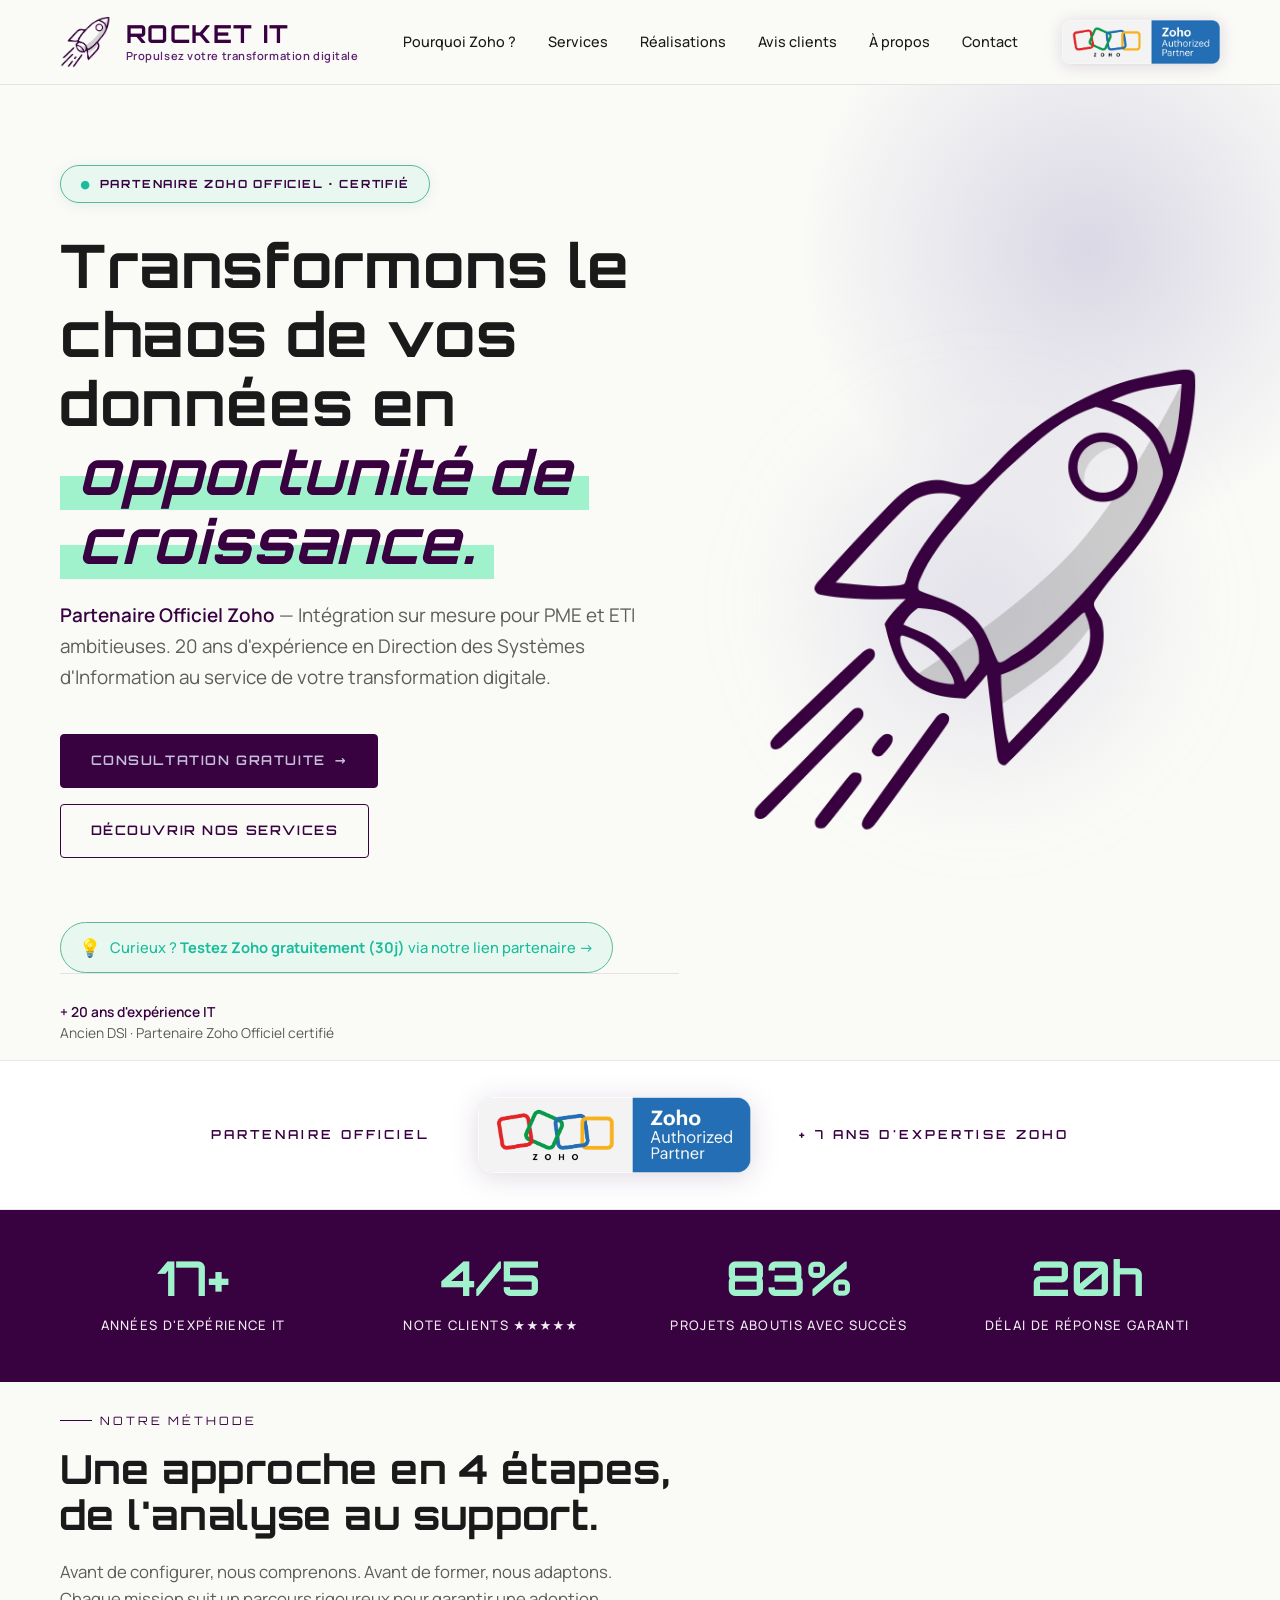
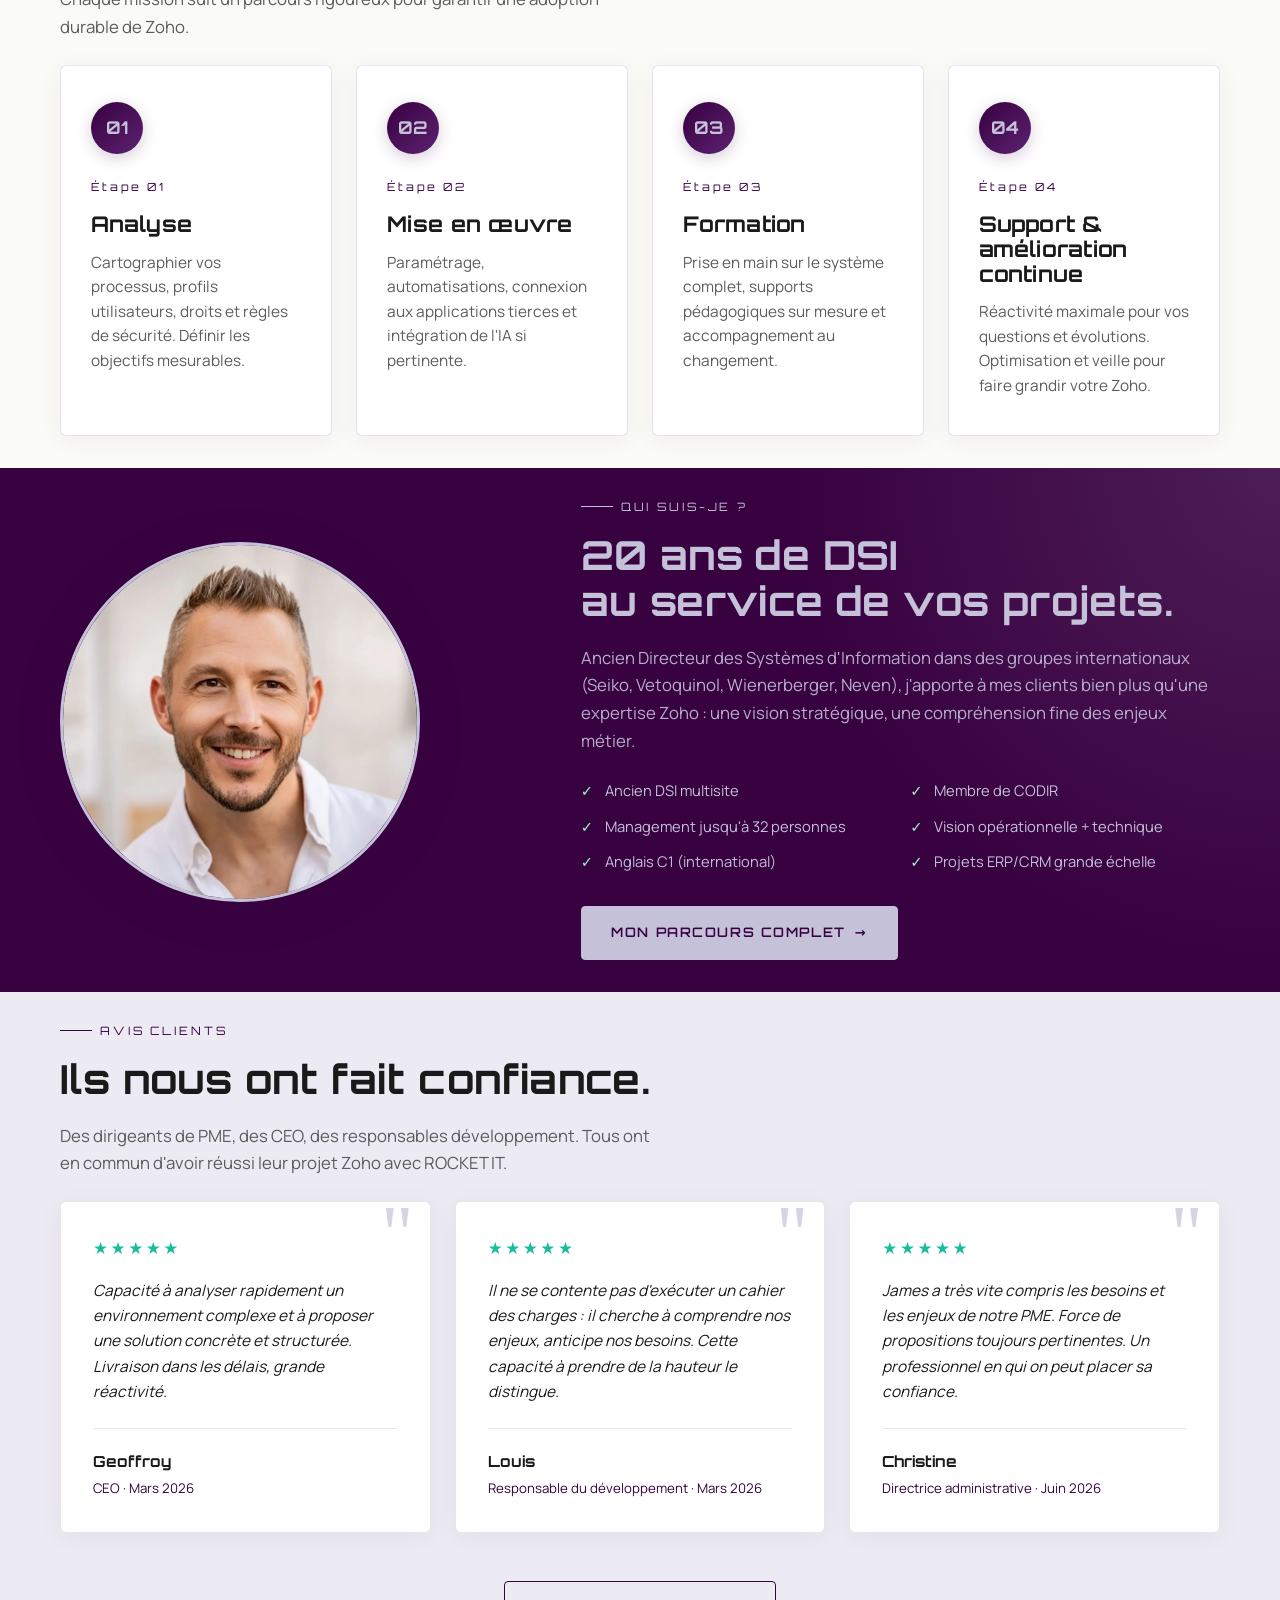
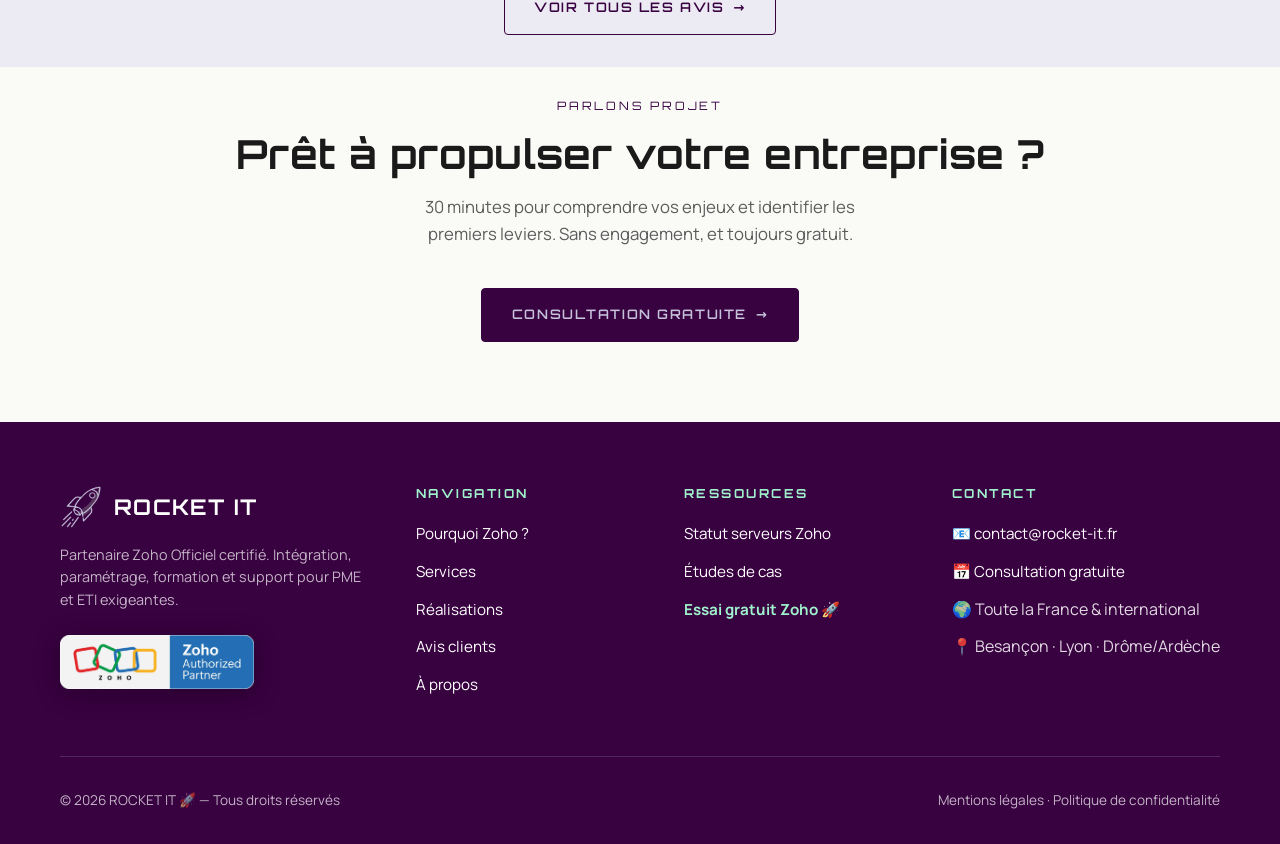
==== index.html @ 17a973d1 "Add files via upload" ====
<!DOCTYPE html>
<html lang="fr">
<head>
<meta charset="UTF-8">
<meta name="viewport" content="width=device-width, initial-scale=1.0">
<title>ROCKET IT — Partenaire Zoho Officiel Certifié | Intégrateur Zoho PME & ETI France</title>
<meta name="description" content="Partenaire Zoho Officiel Certifié à Besançon. Intégration sur mesure de Zoho One pour PME et ETI : CRM, comptabilité, RH, marketing. 20 ans d'expérience IT, ex-DSI. France et international.">
<meta name="keywords" content="partenaire zoho officiel, intégrateur zoho france, consultant zoho besançon, zoho one pme, expert zoho crm, rocket it, certifié zoho">
<meta name="author" content="James Cauliez, ROCKET IT">
<meta name="language" content="French">
<meta name="geo.region" content="FR-25">
<meta name="geo.placename" content="Besançon, France">
<meta name="robots" content="index, follow">
<link rel="canonical" href="https://www.rocket-it.fr/">

<!-- Open Graph (Facebook, LinkedIn) -->
<meta property="og:type" content="website">
<meta property="og:locale" content="fr_FR">
<meta property="og:site_name" content="ROCKET IT">
<meta property="og:url" content="https://www.rocket-it.fr/">
<meta property="og:title" content="ROCKET IT — Partenaire Zoho Officiel Certifié">
<meta property="og:description" content="Intégration sur mesure de Zoho One pour PME et ETI exigeantes. 20 ans d'expérience IT, certifié partenaire Zoho.">
<meta property="og:image" content="https://www.rocket-it.fr/assets/og-rocket-it.jpg">
<meta property="og:image:width" content="1200">
<meta property="og:image:height" content="630">
<meta property="og:image:alt" content="ROCKET IT — Partenaire Zoho Officiel Certifié">

<!-- Twitter Card -->
<meta name="twitter:card" content="summary_large_image">
<meta name="twitter:title" content="ROCKET IT — Partenaire Zoho Officiel Certifié">
<meta name="twitter:description" content="Intégration sur mesure de Zoho One pour PME et ETI exigeantes. 20 ans d'expérience IT, certifié partenaire Zoho.">
<meta name="twitter:image" content="https://www.rocket-it.fr/assets/og-rocket-it.jpg">

<link rel="icon" type="image/x-icon" href="/favicon.ico?v=2">
<link rel="icon" type="image/png" sizes="32x32" href="assets/favicon-32x32.png?v=2">
<link rel="icon" type="image/png" sizes="16x16" href="assets/favicon-16x16.png?v=2">
<link rel="icon" type="image/png" sizes="192x192" href="assets/favicon-192x192.png?v=2">
<link rel="icon" type="image/png" sizes="512x512" href="assets/favicon-512x512.png?v=2">
<link rel="apple-touch-icon" sizes="180x180" href="assets/apple-touch-icon.png?v=2">
<meta name="theme-color" content="#380140">
<link rel="preconnect" href="https://fonts.googleapis.com">
<link rel="preconnect" href="https://fonts.gstatic.com" crossorigin>
<link href="https://fonts.googleapis.com/css2?family=Orbitron:wght@500;600;700&family=Manrope:wght@300;400;500;600;700&display=swap" rel="stylesheet">
<link rel="stylesheet" href="css/style.css">

<script type="application/ld+json">
{
  "@context": "https://schema.org",
  "@graph": [
    {
      "@type": ["Organization", "ProfessionalService", "LocalBusiness"],
      "@id": "https://www.rocket-it.fr/#organization",
      "name": "ROCKET IT",
      "legalName": "SASU ROCKET IT",
      "alternateName": "Rocket It",
      "description": "Partenaire Zoho Officiel Certifié à Besançon. Intégration sur mesure de Zoho One pour PME et ETI : CRM, comptabilité, RH, marketing, IA. 20 ans d'expérience IT.",
      "url": "https://www.rocket-it.fr/",
      "logo": {
        "@type": "ImageObject",
        "url": "https://www.rocket-it.fr/assets/fusee-violet.webp",
        "width": 512,
        "height": 512
      },
      "image": "https://www.rocket-it.fr/assets/og-rocket-it.jpg",
      "telephone": "",
      "email": "contact@rocket-it.fr",
      "foundingDate": "2024",
      "founder": {
        "@type": "Person",
        "name": "James Cauliez",
        "jobTitle": "Président, Fondateur",
        "alumniOf": ["Seiko", "Vetoquinol", "Wienerberger"]
      },
      "address": {
        "@type": "PostalAddress",
        "addressLocality": "Besançon",
        "postalCode": "25000",
        "addressRegion": "Bourgogne-Franche-Comté",
        "addressCountry": "FR"
      },
      "geo": {
        "@type": "GeoCoordinates",
        "latitude": 47.2380,
        "longitude": 6.0243
      },
      "areaServed": [
        {"@type": "Country", "name": "France"},
        {"@type": "City", "name": "Besançon"},
        {"@type": "City", "name": "Lyon"},
        {"@type": "City", "name": "Paris"},
        {"@type": "AdministrativeArea", "name": "Drôme"},
        {"@type": "AdministrativeArea", "name": "Ardèche"},
        {"@type": "AdministrativeArea", "name": "Bourgogne-Franche-Comté"},
        {"@type": "AdministrativeArea", "name": "Auvergne-Rhône-Alpes"},
        {"@type": "AdministrativeArea", "name": "Île-de-France"}
      ],
      "knowsAbout": [
        "Zoho One", "Zoho CRM", "Zoho Books", "Zoho Recruit", "Zoho Creator",
        "Zoho Desk", "Zoho SalesIQ", "Zoho Flow", "Zoho Analytics", "Zoho Mail",
        "Deluge", "Blueprint", "Canvas", "Workflow", "API REST",
        "Intelligence Artificielle", "Zia AI", "Claude AI", "ChatGPT", "MCP",
        "Transformation digitale", "CRM", "ERP", "Direction des Systèmes d'Information",
        "Intégration logicielle", "Automatisation", "RGPD"
      ],
      "slogan": "Propulsez votre transformation digitale",
      "vatID": "FR68941205213",
      "taxID": "941205213",
      "naics": "541512",
      "identifier": "941205213",
      "hasCredential": [
        {
          "@type": "EducationalOccupationalCredential",
          "credentialCategory": "certification",
          "name": "Zoho Authorized Partner",
          "recognizedBy": {
            "@type": "Organization",
            "name": "Zoho Corporation"
          }
        }
      ],
      "sameAs": [
        "https://www.linkedin.com/in/jamescauliez",
        "https://www.malt.fr/profile/jamescauliez"
      ],
      "aggregateRating": {
        "@type": "AggregateRating",
        "ratingValue": "5.0",
        "bestRating": "5",
        "worstRating": "1",
        "reviewCount": "8"
      },
      "openingHoursSpecification": [
        {
          "@type": "OpeningHoursSpecification",
          "dayOfWeek": ["Monday", "Tuesday", "Wednesday", "Thursday", "Friday"],
          "opens": "09:00",
          "closes": "18:00"
        }
      ],
      "priceRange": "€€"
    },
    {
      "@type": "WebSite",
      "@id": "https://www.rocket-it.fr/#website",
      "url": "https://www.rocket-it.fr/",
      "name": "ROCKET IT",
      "description": "Partenaire Zoho Officiel Certifié pour PME et ETI",
      "publisher": {"@id": "https://www.rocket-it.fr/#organization"},
      "inLanguage": "fr-FR"
    },
    {
      "@type": "Service",
      "name": "Intégration Zoho One",
      "provider": {"@id": "https://www.rocket-it.fr/#organization"},
      "serviceType": "Intégration logicielle",
      "description": "Intégration complète de Zoho One pour PME et ETI : audit, paramétrage, formation, support.",
      "areaServed": "France",
      "hasOfferCatalog": {
        "@type": "OfferCatalog",
        "name": "Services Zoho",
        "itemListElement": [
          {"@type": "Offer", "itemOffered": {"@type": "Service", "name": "Audit des processus métier"}},
          {"@type": "Offer", "itemOffered": {"@type": "Service", "name": "Paramétrage Zoho CRM"}},
          {"@type": "Offer", "itemOffered": {"@type": "Service", "name": "Intégration applications tierces"}},
          {"@type": "Offer", "itemOffered": {"@type": "Service", "name": "Intégration IA (Zia, Claude, MCP)"}},
          {"@type": "Offer", "itemOffered": {"@type": "Service", "name": "Formation utilisateurs Zoho"}},
          {"@type": "Offer", "itemOffered": {"@type": "Service", "name": "Support et amélioration continue"}}
        ]
      }
    }
  ]
}
</script>
</head>
<body>

<header class="site-header">
  <div class="container">
    <nav class="nav" aria-label="Navigation principale">
      <a href="index.html" class="logo">
        <img src="assets/fusee-violet.webp" alt="" class="logo-icon">
        <div class="logo-text">
          <span class="logo-name">ROCKET&nbsp;IT</span>
          <span class="logo-tagline">Propulsez votre transformation digitale</span>
        </div>
      </a>
      <ul class="nav-links">
        <li><a href="pourquoi-zoho.html">Pourquoi Zoho ?</a></li>
        <li><a href="services.html">Services</a></li>
        <li><a href="realisations.html">Réalisations</a></li>
        <li><a href="avis.html">Avis clients</a></li>
        <li><a href="a-propos.html">À propos</a></li>
        <li><a href="contact.html">Contact</a></li>
      </ul>
      <div class="zoho-badge-wrapper"><img src="assets/zoho-authorized-partner-horizontal.webp" alt="ROCKET IT - Partenaire Zoho Officiel Certifié (Authorized Partner)"></div>
      <button class="burger" aria-label="Menu" aria-expanded="false"><span></span><span></span><span></span></button>
    </nav>
  </div>
</header>

<main>

  <!-- HERO -->
  <section class="hero">
    <div class="container">
      <div class="hero-grid">
        <div>
          <div class="hero-eyebrow"><span>Partenaire Zoho Officiel · Certifié</span></div>
          <h1>Transformons le chaos de vos données en <span class="accent">opportunité de croissance.</span></h1>
          <p class="hero-lead"><strong>Partenaire Officiel Zoho</strong> — Intégration sur mesure pour PME et ETI ambitieuses. 20 ans d'expérience en Direction des Systèmes d'Information au service de votre transformation digitale.</p>
          <div class="hero-cta-group">
            <a href="contact.html" class="btn btn-primary btn-arrow">Consultation gratuite</a>
            <a href="services.html" class="btn btn-secondary">Découvrir nos services</a>
          </div>
          <a href="https://store.zoho.eu/ResellerCustomerSignUp.do?id=23485ec546ddc9b73a7d4bac2358c5e1&amp;locale=fr" target="_blank" rel="noopener noreferrer" class="hero-partner-link">
            <span class="partner-link-icon">💡</span>
            <span>Curieux ? <strong>Testez Zoho gratuitement (30j)</strong> via notre lien partenaire →</span>
          </a>
          <div class="hero-trust">
            <span class="hero-trust-text"><strong>+ 20 ans d'expérience IT</strong><br>Ancien DSI · Partenaire Zoho Officiel certifié</span>
          </div>
        </div>
        <div class="hero-visual"><img src="assets/fusee-violet.webp" alt=""></div>
      </div>
    </div>
  </section>

  <!-- PARTNER STRIP -->
  <section class="partner-strip">
    <div class="container">
      <div class="partner-strip-inner">
        <span class="partner-strip-label">Partenaire officiel</span>
        <div class="partner-strip-badge"><img src="assets/zoho-authorized-partner-horizontal.webp" alt="ROCKET IT - Partenaire Zoho Officiel Certifié (Authorized Partner)"></div>
        <span class="partner-strip-label">+ 7 ans d'expertise Zoho</span>
      </div>
    </div>
  </section>

  <!-- STATS -->
  <section class="stats">
    <div class="container">
      <div class="stats-grid">
        <div><span class="stat-number" data-target="20" data-suffix="+">0</span><span class="stat-label">Années d'expérience IT</span></div>
        <div><span class="stat-number" data-target="5" data-suffix="/5">0</span><span class="stat-label">Note clients ★★★★★</span></div>
        <div><span class="stat-number" data-target="100" data-suffix="%">0</span><span class="stat-label">Projets aboutis avec succès</span></div>
        <div><span class="stat-number" data-target="24" data-suffix="h">0</span><span class="stat-label">Délai de réponse garanti</span></div>
      </div>
    </div>
  </section>

  <!-- SERVICES -->
  <section class="section">
    <div class="container">
      <span class="section-label">Notre méthode</span>
      <h2 style="margin-bottom:1.25rem;">Une approche en 4 étapes,<br>de l'analyse au support.</h2>
      <p class="section-intro">Avant de configurer, nous comprenons. Avant de former, nous adaptons. Chaque mission suit un parcours rigoureux pour garantir une adoption durable de Zoho.</p>
      <div class="cards-grid">
        <a href="services.html#analyse" class="card"><div class="card-icon">01</div><div class="card-num">Étape 01</div><h3>Analyse</h3><p>Cartographier vos processus, profils utilisateurs, droits et règles de sécurité. Définir les objectifs mesurables.</p></a>
        <a href="services.html#parametrage" class="card"><div class="card-icon">02</div><div class="card-num">Étape 02</div><h3>Mise en œuvre</h3><p>Paramétrage, automatisations, connexion aux applications tierces et intégration de l'IA si pertinente.</p></a>
        <a href="services.html#formation" class="card"><div class="card-icon">03</div><div class="card-num">Étape 03</div><h3>Formation</h3><p>Prise en main sur le système complet, supports pédagogiques sur mesure et accompagnement au changement.</p></a>
        <a href="services.html#support" class="card"><div class="card-icon">04</div><div class="card-num">Étape 04</div><h3>Support &amp; amélioration continue</h3><p>Réactivité maximale pour vos questions et évolutions. Optimisation et veille pour faire grandir votre Zoho.</p></a>
      </div>
    </div>
  </section>

  <!-- ABOUT TEASER -->
  <section class="section about-teaser">
    <div class="container">
      <div class="about-grid">
        <div class="about-photo"><img src="assets/james-portrait.webp" alt="James Cauliez, fondateur ROCKET IT, expert Zoho"></div>
        <div>
          <span class="section-label">Qui suis-je ?</span>
          <h2>20 ans de DSI<br>au service de vos projets.</h2>
          <p class="about-lead">Ancien Directeur des Systèmes d'Information dans des groupes internationaux (Seiko, Vetoquinol, Wienerberger, Neven), j'apporte à mes clients bien plus qu'une expertise Zoho : une vision stratégique, une compréhension fine des enjeux métier.</p>
          <ul class="about-points">
            <li>Ancien DSI multisite</li><li>Membre de CODIR</li>
            <li>Management jusqu'à 32 personnes</li><li>Vision opérationnelle + technique</li>
            <li>Anglais C1 (international)</li><li>Projets ERP/CRM grande échelle</li>
          </ul>
          <a href="a-propos.html" class="btn btn-primary btn-arrow">Mon parcours complet</a>
        </div>
      </div>
    </div>
  </section>

  <!-- TESTIMONIALS -->
  <section class="section section-alt">
    <div class="container">
      <span class="section-label">Avis clients</span>
      <h2 style="margin-bottom:1.25rem;">Ils nous ont fait confiance.</h2>
      <p class="section-intro">Des dirigeants de PME, des CEO, des responsables développement. Tous ont en commun d'avoir réussi leur projet Zoho avec ROCKET&nbsp;IT.</p>
      <div class="testimonials-grid">
        <article class="testimonial"><div class="stars">★★★★★</div><p class="testimonial-text">Capacité à analyser rapidement un environnement complexe et à proposer une solution concrète et structurée. Livraison dans les délais, grande réactivité.</p><div class="testimonial-author"><div class="testimonial-name">Geoffroy</div><div class="testimonial-role">CEO · Mars 2026</div></div></article>
        <article class="testimonial"><div class="stars">★★★★★</div><p class="testimonial-text">Il ne se contente pas d'exécuter un cahier des charges : il cherche à comprendre nos enjeux, anticipe nos besoins. Cette capacité à prendre de la hauteur le distingue.</p><div class="testimonial-author"><div class="testimonial-name">Louis</div><div class="testimonial-role">Responsable du développement · Mars 2026</div></div></article>
        <article class="testimonial"><div class="stars">★★★★★</div><p class="testimonial-text">James a très vite compris les besoins et les enjeux de notre PME. Force de propositions toujours pertinentes. Un professionnel en qui on peut placer sa confiance.</p><div class="testimonial-author"><div class="testimonial-name">Christine</div><div class="testimonial-role">Directrice administrative · Juin 2026</div></div></article>
      </div>
      <div style="text-align:center; margin-top:3rem;">
        <a href="avis.html" class="btn btn-secondary btn-arrow">Voir tous les avis</a>
      </div>
    </div>
  </section>

  <!-- CTA FINAL -->
  <section class="cta-section">
    <div class="container">
      <span class="section-label" style="padding-left:0;">Parlons projet</span>
      <h2>Prêt à propulser votre entreprise ?</h2>
      <p>30 minutes pour comprendre vos enjeux et identifier les premiers leviers. Sans engagement, et toujours gratuit.</p>
      <a href="contact.html" class="btn btn-primary btn-arrow">Consultation gratuite</a>
    </div>
  </section>

</main>

<footer class="site-footer">
  <div class="container">
    <div class="footer-grid">
      <div>
        <div class="footer-brand-logo"><img src="assets/fusee-lavande.webp" alt=""><span>ROCKET&nbsp;IT</span></div>
        <p class="footer-brand-text">Partenaire Zoho Officiel certifié. Intégration, paramétrage, formation et support pour PME et ETI exigeantes.</p>
        <div class="footer-zoho-badge"><img src="assets/zoho-authorized-partner-horizontal.webp" alt="ROCKET IT - Partenaire Zoho Officiel Certifié (Authorized Partner)"></div>
      </div>
      <div class="footer-col"><h4>Navigation</h4><ul><li><a href="pourquoi-zoho.html">Pourquoi Zoho ?</a></li><li><a href="services.html">Services</a></li><li><a href="realisations.html">Réalisations</a></li><li><a href="avis.html">Avis clients</a></li><li><a href="a-propos.html">À propos</a></li></ul></div>
      <div class="footer-col"><h4>Ressources</h4><ul><li><a href="statut-zoho.html">Statut serveurs Zoho</a></li><li><a href="realisations.html">Études de cas</a></li><li><a href="https://store.zoho.eu/ResellerCustomerSignUp.do?id=23485ec546ddc9b73a7d4bac2358c5e1&amp;locale=fr" target="_blank" rel="noopener noreferrer" class="footer-trial-mini">Essai gratuit Zoho 🚀</a></li></ul></div>
      <div class="footer-col"><h4>Contact</h4><ul><li><a href="mailto:contact@rocket-it.fr">📧 contact@rocket-it.fr</a></li><li><a href="contact.html">📅 Consultation gratuite</a></li><li class="contact-bases">🌍 Toute la France &amp; international</li><li class="contact-bases">📍 Besançon · Lyon · Drôme/Ardèche</li></ul></div>
    </div>
    <div class="footer-bottom">
      <span>© <span id="year">2026</span> ROCKET&nbsp;IT 🚀 — Tous droits réservés</span>
      <span class="footer-legal-links"><a href="mentions-legales.html">Mentions légales</a> · <a href="politique-confidentialite.html">Politique de confidentialité</a></span>
    </div>
  </div>
</footer>

<script src="js/main.js"></script>
</body>
</html>
---- css/style.css ----
/* =============================================================
   ROCKET IT — Site stylesheet
   Variante E · Lavande Douce
   ============================================================= */

*, *::before, *::after { box-sizing: border-box; margin: 0; padding: 0; }
html { scroll-behavior: smooth; -webkit-font-smoothing: antialiased; -moz-osx-font-smoothing: grayscale; }

:root {
  --bg: #FAFAF7; --bg-soft: #F2EFF5; --bg-lavande: #ECEAF3; --bg-card: #FFFFFF; --bg-dark: #380140;
  --violet: #380140; --violet-soft: #5C2270; --lavande: #C4C1D9; --lavande-dark: #9B97B7;
  --mint: #A0F2CC; --mint-bg: #E8F8F0; --mint-dark: #5DB89A; --mint-darker: #1ABC9C;
  --text: #1A1A1A; --text-muted: #5C5C5C; --text-light: #8A8A8A;
  --border: rgba(56,1,64,0.1); --border-lavande: rgba(196,193,217,0.6); --border-mint: rgba(93,184,154,0.3);
  --font-display: 'Orbitron', system-ui, sans-serif; --font-body: 'Manrope', system-ui, sans-serif;
  --shadow-card: 0 4px 24px rgba(56,1,64,0.05); --shadow-card-hover: 0 12px 40px rgba(56,1,64,0.1); --shadow-violet: 0 8px 40px rgba(56,1,64,0.25);
  --ease: cubic-bezier(0.4, 0, 0.2, 1); --container: 1240px;
}

body { font-family: var(--font-body); color: var(--text); background: var(--bg); line-height: 1.65; overflow-x: hidden; }
h1, h2, h3, h4 { font-family: var(--font-display); font-weight: 700; line-height: 1.15; color: var(--text); letter-spacing: 0.01em; }
h1 { font-size: clamp(2.25rem, 5vw, 3.75rem); }
h2 { font-size: clamp(1.75rem, 3.4vw, 2.5rem); }
h3 { font-size: clamp(1.15rem, 2vw, 1.4rem); }
a { color: var(--violet); text-decoration: none; transition: color 0.2s var(--ease); }
a:hover { color: var(--violet-soft); }
.container { max-width: var(--container); margin: 0 auto; padding: 0 clamp(1.25rem, 4vw, 2.5rem); }

/* HEADER */
.site-header { position: sticky; top: 0; z-index: 100; background: rgba(250,250,247,0.95); backdrop-filter: blur(14px); -webkit-backdrop-filter: blur(14px); border-bottom: 1px solid var(--border); }
.nav { display: flex; align-items: center; justify-content: space-between; padding: 1rem 0; gap: 2rem; }
.logo { display: flex; align-items: center; gap: 0.85rem; text-decoration: none; }
.logo-icon { height: 52px; width: auto; display: block; }
.logo-text { display: flex; flex-direction: column; line-height: 1; }
.logo-name { font-family: var(--font-display); font-weight: 700; font-size: 1.55rem; letter-spacing: 0.06em; color: var(--violet); }
.logo-tagline { font-family: var(--font-body); font-size: 0.7rem; font-weight: 600; color: var(--violet-soft); letter-spacing: 0.05em; margin-top: 0.2rem; }
.nav-links { display: flex; gap: 2rem; list-style: none; align-items: center; }
.nav-links a { color: var(--text); font-size: 0.9rem; font-weight: 500; padding: 0.4rem 0; border-bottom: 1px solid transparent; transition: all 0.3s var(--ease); }
.nav-links a:hover, .nav-links a.active { color: var(--violet); border-bottom-color: var(--violet); }
.zoho-badge-wrapper { display: flex; align-items: center; }
.zoho-badge-wrapper img { height: 44px; display: block; filter: drop-shadow(0 2px 8px rgba(56,1,64,0.15)); }
.burger { display: none; background: none; border: none; cursor: pointer; padding: 0.5rem; width: 44px; height: 44px; flex-direction: column; justify-content: center; align-items: center; gap: 5px; }
.burger span { display: block; width: 26px; height: 2px; background: var(--violet); transition: all 0.3s var(--ease); }
.burger.active span:nth-child(1) { transform: translateY(7px) rotate(45deg); }
.burger.active span:nth-child(2) { opacity: 0; }
.burger.active span:nth-child(3) { transform: translateY(-7px) rotate(-45deg); }

/* BUTTONS */
.btn { display: inline-flex; align-items: center; gap: 0.55rem; padding: 0.95rem 1.85rem; font-family: var(--font-display); font-size: 0.82rem; font-weight: 600; letter-spacing: 0.12em; text-transform: uppercase; border-radius: 4px; cursor: pointer; transition: all 0.3s var(--ease); border: 1px solid transparent; text-decoration: none; white-space: nowrap; }
.btn-primary { background: var(--violet); color: var(--lavande); border-color: var(--violet); }
.btn-primary:hover { background: var(--violet-soft); border-color: var(--violet-soft); transform: translateY(-2px); box-shadow: var(--shadow-violet); color: #fff; }
.btn-secondary { background: transparent; color: var(--violet); border-color: var(--violet); }
.btn-secondary:hover { background: var(--violet); color: var(--lavande); }
.btn-arrow::after { content: '→'; transition: transform 0.3s var(--ease); }
.btn-arrow:hover::after { transform: translateX(4px); }

/* HERO */
.hero { position: relative; padding: 5rem 0 1rem; overflow: hidden; }
.hero::before { content: ''; position: absolute; top: -20%; right: -10%; width: 50vw; height: 80vh; background: radial-gradient(circle, rgba(196,193,217,0.6) 0%, transparent 60%); pointer-events: none; }
.hero-grid { display: grid; grid-template-columns: 1.3fr 1fr; gap: 4rem; align-items: center; position: relative; z-index: 1; }
.hero-eyebrow { display: inline-flex; align-items: center; gap: 0.6rem; padding: 0.55rem 1.2rem; background: var(--mint-bg); border: 1px solid var(--mint-dark); border-radius: 100px; margin-bottom: 1.75rem; box-shadow: 0 2px 12px rgba(93,184,154,0.15); }
.hero-eyebrow::before { content: '●'; color: var(--mint-darker); font-size: 0.7rem; animation: pulse 2s ease-in-out infinite; }
@keyframes pulse { 0%,100% { opacity: 1; } 50% { opacity: 0.4; } }
.hero-eyebrow span { font-family: var(--font-display); font-size: 0.7rem; letter-spacing: 0.16em; text-transform: uppercase; color: var(--violet); font-weight: 700; }
.hero h1 { margin-bottom: 1.5rem; }
.hero h1 .accent { color: var(--violet); font-style: italic; font-weight: 700; background: linear-gradient(180deg, transparent 55%, var(--mint) 55%); padding: 0 0.3em; -webkit-box-decoration-break: clone; box-decoration-break: clone; }
.hero-lead { font-size: 1.18rem; color: var(--text-muted); margin-bottom: 2.5rem; max-width: 52ch; }
.hero-lead strong { color: var(--violet); font-weight: 600; }
.hero-cta-group { display: flex; gap: 1rem; flex-wrap: wrap; margin-bottom: 2.5rem; }
.hero-trust { padding-top: 1.75rem; border-top: 1px solid var(--border); display: flex; align-items: center; gap: 1.25rem; }
.hero-trust-text { font-size: 0.86rem; color: var(--text-muted); line-height: 1.5; }
.hero-trust-text strong { color: var(--violet); font-weight: 600; }
.hero-visual { position: relative; max-width: 480px; margin-left: auto; aspect-ratio: 1; }
.hero-visual::before { content: ''; position: absolute; inset: 0; background: radial-gradient(circle, rgba(196,193,217,0.5) 0%, transparent 65%); filter: blur(40px); }
.hero-visual img { position: relative; z-index: 1; width: 100%; height: 100%; object-fit: contain; animation: float 7s ease-in-out infinite; }
@keyframes float { 0%,100% { transform: translateY(0); } 50% { transform: translateY(-18px); } }

/* PARTNER STRIP */
.partner-strip { background: #fff; border-top: 1px solid var(--border); border-bottom: 1px solid var(--border); padding: 2.25rem 0; }
.partner-strip-inner { display: flex; align-items: center; justify-content: center; gap: 3rem; flex-wrap: wrap; }
.partner-strip-label { font-family: var(--font-display); font-size: 0.78rem; letter-spacing: 0.25em; text-transform: uppercase; color: var(--violet); font-weight: 600; }
.partner-strip-badge { display: inline-flex; align-items: center; }
.partner-strip-badge img { height: 76px; display: block; filter: drop-shadow(0 4px 14px rgba(56,1,64,0.15)); }

/* STATS */
.stats { background: var(--violet); color: var(--lavande); padding: 2.75rem 0; }
.stats-grid { display: grid; grid-template-columns: repeat(4, 1fr); gap: 2rem; text-align: center; }
.stat-number { font-family: var(--font-display); font-size: clamp(2.25rem, 4vw, 3rem); font-weight: 700; color: var(--mint); display: block; line-height: 1; margin-bottom: 0.6rem; }
.stat-label { font-size: 0.82rem; color: #fff; letter-spacing: 0.1em; text-transform: uppercase; font-weight: 500; opacity: 0.92; }

/* SECTIONS */
section.section { padding: clamp(3rem, 5vw, 5rem) 0; }

/* Compresser TOUTES les transitions vers une section.section ou .cta-section */
section + section.section,
section + section.cta-section {
  padding-top: 1.5rem;
}
/* Compresser le padding-bottom des .section qui précèdent une autre section */
section.section:has(+ section.section),
section.section:has(+ section.cta-section),
section.section:has(+ section.partner-trial-section) {
  padding-bottom: 2rem;
}
.section-alt { background: var(--bg-lavande); }
.section-soft { background: var(--bg-soft); }
.section-violet { background: var(--violet); color: var(--lavande); }
.section-violet h1, .section-violet h2, .section-violet h3 { color: var(--lavande); }
.section-label { font-family: var(--font-display); font-size: 0.72rem; letter-spacing: 0.25em; text-transform: uppercase; color: var(--violet); margin-bottom: 1rem; display: inline-block; position: relative; padding-left: 2.5rem; }
.section-label::before { content: ''; position: absolute; left: 0; top: 50%; width: 2rem; height: 1px; background: var(--violet); }
.section-violet .section-label { color: var(--lavande); }
.section-violet .section-label::before { background: var(--lavande); }
.section-intro { color: var(--text-muted); max-width: 60ch; font-size: 1.05rem; margin-bottom: 1.5rem; line-height: 1.65; }
.section-header { text-align: center; margin-bottom: 3.5rem; }
.section-header .section-label { padding-left: 0; }
.section-header .section-label::before { display: none; }
.cta-section .section-label::before,
.partner-trial-section .section-label::before { display: none; }
.cta-section .section-label,
.partner-trial-section .section-label { padding-left: 0; }
.section-header h2 { margin-bottom: 1rem; }
.section-header p { color: var(--text-muted); font-size: 1.05rem; max-width: 60ch; margin: 0 auto; }

/* CARDS */
.cards-grid { display: grid; grid-template-columns: repeat(auto-fit, minmax(250px, 1fr)); gap: 1.5rem; }
.card { display: block; text-decoration: none; color: inherit; background: var(--bg-card); padding: 2.25rem 1.85rem; border-radius: 6px; border: 1px solid var(--border); box-shadow: var(--shadow-card); transition: all 0.4s var(--ease); position: relative; }
.card:hover { transform: translateY(-6px); box-shadow: var(--shadow-card-hover); border-color: var(--border-lavande); }
a.card:hover { border-color: var(--mint-dark); }
a.card::after { content: '→'; position: absolute; bottom: 1.25rem; right: 1.5rem; color: var(--violet); font-weight: 700; font-size: 1.1rem; opacity: 0; transform: translateX(-4px); transition: all 0.3s var(--ease); }
a.card:hover::after { opacity: 1; transform: translateX(0); }
.card-icon { width: 52px; height: 52px; border-radius: 50%; background: linear-gradient(135deg, var(--violet), var(--violet-soft)); color: var(--lavande); display: flex; align-items: center; justify-content: center; font-family: var(--font-display); font-weight: 700; font-size: 1.1rem; margin-bottom: 1.5rem; box-shadow: 0 4px 16px rgba(56,1,64,0.2); }
.card-num { font-family: var(--font-display); font-size: 0.7rem; letter-spacing: 0.25em; color: var(--violet); margin-bottom: 1rem; }
.card h3 { font-size: 1.35rem; margin-bottom: 0.85rem; }
.card p { color: var(--text-muted); font-size: 0.96rem; line-height: 1.6; }

/* TESTIMONIALS */
.testimonials-grid { display: grid; grid-template-columns: repeat(auto-fit, minmax(310px, 1fr)); gap: 1.5rem; }
.testimonial { background: var(--bg-card); padding: 2rem; border-radius: 6px; border: 1px solid var(--border); box-shadow: var(--shadow-card); position: relative; }
.testimonial::before { content: '"'; position: absolute; top: -8px; right: 16px; font-family: Georgia, serif; font-size: 5rem; line-height: 1; color: var(--lavande); opacity: 0.7; }
.stars { color: var(--mint-darker); font-size: 1.05rem; letter-spacing: 0.15em; margin-bottom: 1rem; }
.testimonial-text { font-style: italic; color: var(--text); font-size: 0.96rem; margin-bottom: 1.5rem; }
.testimonial-author { padding-top: 1.25rem; border-top: 1px solid var(--border); }
.testimonial-name { font-family: var(--font-display); font-weight: 700; font-size: 0.95rem; color: var(--text); }
.testimonial-role { font-size: 0.83rem; color: var(--violet); margin-top: 0.2rem; }

/* ABOUT TEASER */
.about-teaser { background: var(--violet); color: var(--lavande); position: relative; overflow: hidden; }
.about-teaser::before { content: ''; position: absolute; top: 0; right: 0; width: 50%; height: 100%; background: radial-gradient(circle at right top, rgba(196,193,217,0.15) 0%, transparent 60%); pointer-events: none; }
.about-grid { display: grid; grid-template-columns: 1fr 1.4fr; gap: 4rem; align-items: center; position: relative; z-index: 1; }
.about-photo img { width: 100%; max-width: 360px; border-radius: 50%; border: 3px solid var(--lavande); box-shadow: var(--shadow-violet); }
.about-teaser h2 { color: var(--lavande); margin-bottom: 1.25rem; }
.about-teaser .section-label { color: var(--lavande); }
.about-teaser .section-label::before { background: var(--lavande); }
.about-lead { color: rgba(196,193,217,0.9); font-size: 1.05rem; line-height: 1.65; margin-bottom: 1.5rem; }
.about-points { list-style: none; margin: 0 0 2rem; display: grid; grid-template-columns: 1fr 1fr; gap: 0.7rem 1.25rem; }
.about-points li { position: relative; padding-left: 1.5rem; color: var(--lavande); font-size: 0.92rem; }
.about-points li::before { content: '✓'; position: absolute; left: 0; color: var(--mint); font-weight: 700; }
.about-teaser .btn-primary { background: var(--lavande); color: var(--violet); border-color: var(--lavande); }
.about-teaser .btn-primary:hover { background: #fff; border-color: #fff; }

/* PAGE HEADER */
.page-header { padding: 4rem 0 1.5rem; background: linear-gradient(180deg, var(--bg-lavande) 0%, var(--bg) 100%); position: relative; overflow: hidden; }
.page-header::before { content: ''; position: absolute; top: -20%; right: -10%; width: 40vw; height: 60vh; background: radial-gradient(circle, rgba(196,193,217,0.5) 0%, transparent 60%); pointer-events: none; }
.page-header-inner { position: relative; z-index: 1; }
.page-header h1 { margin-bottom: 1rem; }
.page-header .lead { font-size: 1.15rem; color: var(--text-muted); max-width: 60ch; line-height: 1.65; }

/* FORMS */
.contact-grid { display: grid; grid-template-columns: 1fr 1.2fr; gap: 4rem; align-items: start; }
.contact-info h2 { margin-bottom: 1.5rem; font-size: 1.5rem; }
.contact-info p { color: var(--text-muted); margin-bottom: 2rem; }
.contact-block { padding: 1.25rem 0; border-bottom: 1px solid var(--border); }
.contact-block:last-child { border-bottom: none; }
.contact-label { font-family: var(--font-display); font-size: 0.7rem; letter-spacing: 0.2em; text-transform: uppercase; color: var(--violet); margin-bottom: 0.4rem; font-weight: 600; }
.contact-value { color: var(--text); font-size: 1.05rem; font-weight: 500; }
a.contact-value:hover { color: var(--violet-soft); }
.contact-form { background: var(--bg-card); border: 1px solid var(--border); border-radius: 8px; padding: 2.5rem; box-shadow: var(--shadow-card); }
.form-group { margin-bottom: 1.25rem; }
.form-group label { display: block; font-family: var(--font-display); font-size: 0.72rem; letter-spacing: 0.15em; text-transform: uppercase; color: var(--violet); margin-bottom: 0.5rem; font-weight: 600; }
.form-group input, .form-group textarea { width: 100%; padding: 0.9rem 1rem; background: var(--bg); border: 1px solid var(--border); border-radius: 4px; color: var(--text); font-family: var(--font-body); font-size: 0.95rem; transition: border 0.2s var(--ease); }
.form-group input:focus, .form-group textarea:focus { outline: none; border-color: var(--violet); box-shadow: 0 0 0 3px rgba(56,1,64,0.08); }
.form-group textarea { min-height: 130px; resize: vertical; }
.form-row { display: grid; grid-template-columns: 1fr 1fr; gap: 1rem; }
.recaptcha-wrapper { margin: 1.5rem 0 1.75rem; }
.recaptcha-wrapper .g-recaptcha { transform-origin: left top; }
.recap-error { font-size: 0.85rem; color: #C0392B; margin-top: 0.6rem; visibility: hidden; min-height: 1.2em; }
.contact-form .btn { width: 100%; justify-content: center; margin-top: 0.5rem; }
.contact-form .btn[disabled] { opacity: 0.6; cursor: not-allowed; pointer-events: none; }

/* FOOTER */
.site-footer { background: var(--bg-dark); color: rgba(255,255,255,0.85); padding: 4rem 0 2rem; }
.footer-grid { display: grid; grid-template-columns: 1.4fr 1fr 1fr 1fr; gap: 3rem; margin-bottom: 3rem; }
.footer-brand-logo { display: flex; align-items: center; gap: 0.75rem; margin-bottom: 1rem; }
.footer-brand-logo img { height: 42px; }
.footer-brand-logo span { font-family: var(--font-display); font-weight: 700; font-size: 1.35rem; letter-spacing: 0.06em; color: #fff; }
.footer-brand-text { font-size: 0.9rem; max-width: 42ch; margin-bottom: 1.5rem; color: rgba(255,255,255,0.7); line-height: 1.55; }
.footer-zoho-badge { display: inline-block; }
.footer-zoho-badge img { height: 54px; display: block; filter: drop-shadow(0 4px 12px rgba(0,0,0,0.3)); }
.footer-col h4 { font-family: var(--font-display); font-size: 0.78rem; letter-spacing: 0.2em; text-transform: uppercase; color: var(--mint); margin-bottom: 1.25rem; font-weight: 700; }
.footer-col ul { list-style: none; }
.footer-col li { margin-bottom: 0.7rem; }
.footer-col li.contact-bases { white-space: nowrap; }
.footer-col a { color: #fff; font-size: 0.95rem; font-weight: 400; transition: color 0.3s var(--ease); }
.footer-col a:hover { color: var(--mint); }
.footer-bottom { padding-top: 2rem; border-top: 1px solid rgba(196,193,217,0.2); display: flex; justify-content: space-between; font-size: 0.85rem; flex-wrap: wrap; gap: 0.5rem; color: rgba(255,255,255,0.7); }

/* CTA SECTION */
.cta-section { padding: 5rem 0; text-align: center; background: var(--bg); }
.cta-section h2 { margin-bottom: 1rem; }
.cta-section p { color: var(--text-muted); font-size: 1.05rem; max-width: 50ch; margin: 0 auto 2.5rem; }

/* RESPONSIVE */
@media (max-width: 1100px) { .nav { gap: 1.5rem; } .nav-links { gap: 1.5rem; } .nav-links a { font-size: 0.85rem; } }
@media (max-width: 960px) {
  .hero-grid { grid-template-columns: 1fr; gap: 2rem; }
  .hero-visual { max-width: 280px; margin: 0 auto; }
  .about-grid { grid-template-columns: 1fr; gap: 2rem; }
  .about-points { grid-template-columns: 1fr; }
  .stats-grid { grid-template-columns: repeat(2, 1fr); }
  .contact-grid { grid-template-columns: 1fr; gap: 2.5rem; }
  .footer-grid { grid-template-columns: 1fr 1fr; gap: 2rem; }
}
@media (max-width: 900px) {
  .nav-links { position: fixed; top: 71px; left: 0; right: 0; background: var(--bg); flex-direction: column; padding: 2rem; border-bottom: 1px solid var(--border); transform: translateY(-150%); transition: transform 0.4s var(--ease); gap: 1.5rem; z-index: 99; }
  .nav-links.open { transform: translateY(0); }
  .burger { display: flex; }
  .logo-tagline { display: none; }
  .zoho-badge-wrapper { display: none; }
}
@media (max-width: 720px) {
  .logo-name { font-size: 1.2rem; }
  .logo-icon { height: 42px; }
  .footer-grid { grid-template-columns: 1fr; }
  .footer-bottom { flex-direction: column; text-align: center; }
  .partner-strip-inner { gap: 1.5rem; }
  .hero-visual { max-width: 220px; }
  .hero { padding: 3rem 0 1rem; }
  h1 { font-size: clamp(2rem, 8vw, 2.75rem); }
  .form-row { grid-template-columns: 1fr; }
  .contact-form { padding: 1.75rem; }
}
@media (max-width: 380px) { .hero-visual { max-width: 180px; } .recaptcha-wrapper .g-recaptcha { transform: scale(0.88); } }

/* === LIEN PARTENAIRE ZOHO === */
.hero-partner-link {
  display: inline-flex;
  align-items: center;
  gap: 0.6rem;
  margin-top: 1.5rem;
  padding: 0.65rem 1.1rem;
  background: var(--mint-bg);
  border: 1px solid var(--mint-dark);
  border-radius: 100px;
  color: var(--mint-darker);
  font-size: 0.92rem;
  text-decoration: none;
  font-weight: 500;
  transition: all 0.3s var(--ease);
}
.hero-partner-link:hover {
  background: var(--mint);
  border-color: var(--mint-darker);
  color: var(--violet);
  transform: translateX(4px);
}
.hero-partner-link strong { font-weight: 700; }
.partner-link-icon { font-size: 1.1rem; }

.partner-trial-section { padding: 2rem 0 0; }
.partner-trial-section + .cta-section { padding-top: 2rem; }
.partner-trial-box {
  background: linear-gradient(135deg, var(--mint-bg) 0%, #DCFCEE 100%);
  border: 2px solid var(--mint-dark);
  border-radius: 16px;
  padding: 2.5rem 2.5rem;
  display: grid;
  grid-template-columns: 1fr auto;
  align-items: center;
  gap: 2rem;
  box-shadow: 0 8px 32px rgba(93,184,154,0.15);
}
.partner-trial-content h2 {
  color: var(--violet);
  font-size: 1.65rem;
  margin: 0.5rem 0 0.75rem;
  line-height: 1.25;
}
.partner-trial-content p {
  color: var(--text);
  font-size: 1rem;
  line-height: 1.6;
  margin: 0;
}
.partner-trial-content p strong { color: var(--mint-darker); }

.btn-mint {
  background: var(--mint-darker);
  color: #fff;
  border: none;
  padding: 0.9rem 1.6rem;
  border-radius: 100px;
  font-family: var(--font-display);
  font-weight: 700;
  font-size: 0.95rem;
  letter-spacing: 0.04em;
  cursor: pointer;
  transition: all 0.3s var(--ease);
  text-decoration: none;
  display: inline-flex;
  align-items: center;
  gap: 0.5rem;
  white-space: nowrap;
}
.btn-mint:hover {
  background: var(--violet);
  transform: translateY(-2px);
  box-shadow: 0 8px 24px rgba(56,1,64,0.25);
}

/* Lien partenaire principal sous le badge dans la colonne brand */
.footer-trial-link-main {
  display: inline-block;
  margin-top: 1.25rem;
  color: var(--mint) !important;
  font-weight: 700;
  font-size: 0.95rem;
  text-decoration: none;
  transition: all 0.2s var(--ease);
}
.footer-trial-link-main strong { font-weight: 800; color: var(--mint); }
.footer-trial-link-main:hover { transform: translateX(3px); }

/* Lien partenaire compact dans la colonne Ressources */
.footer-col a.footer-trial-mini {
  color: var(--mint) !important;
  font-weight: 700;
  transition: all 0.2s var(--ease);
}
.footer-col a.footer-trial-mini:hover {
  color: var(--mint-light, #C8FFE8) !important;
}

@media (max-width: 768px) {
  .partner-trial-box {
    grid-template-columns: 1fr;
    padding: 1.75rem 1.5rem;
    text-align: center;
  }
  .hero-partner-link {
    font-size: 0.85rem;
    padding: 0.55rem 0.9rem;
  }
}


/* Liens légaux dans le footer-bottom */
.footer-legal-links a { color: rgba(255,255,255,0.7); text-decoration: none; transition: color 0.2s var(--ease); }
.footer-legal-links a:hover { color: var(--mint); }
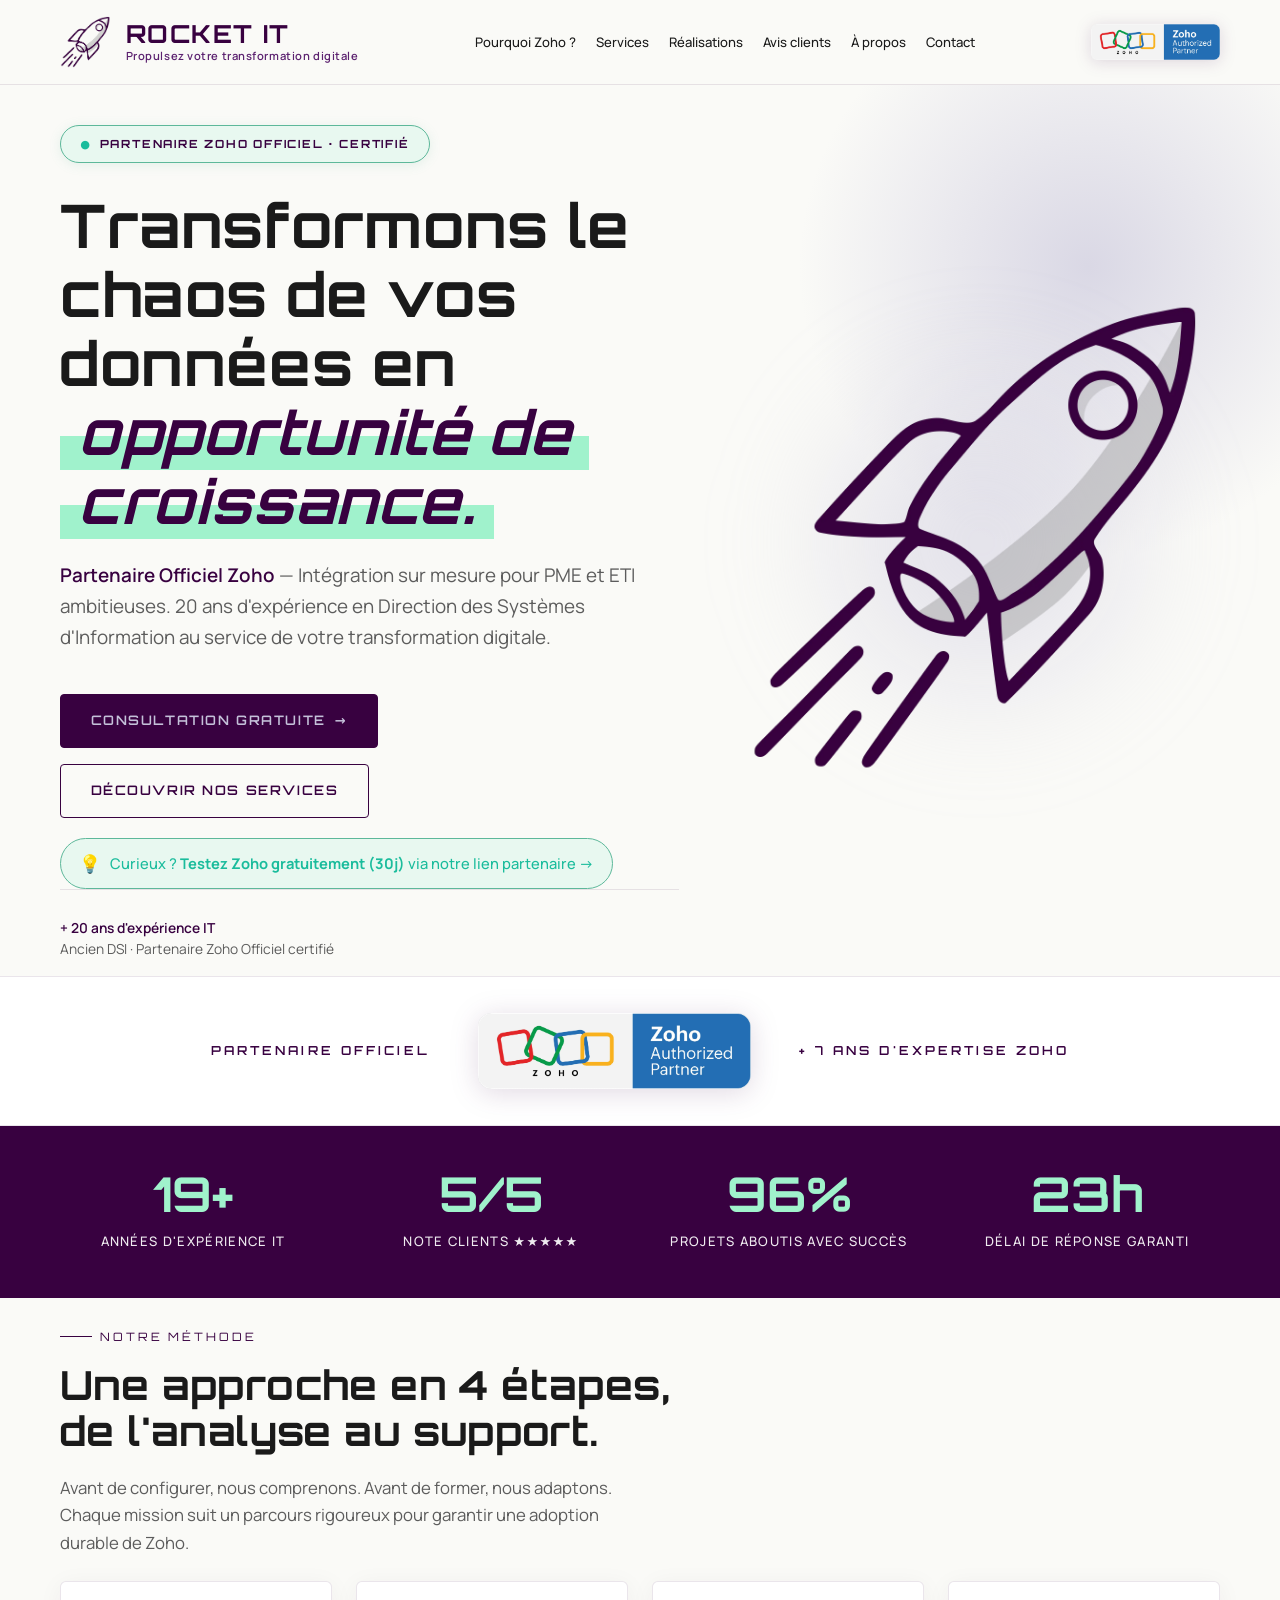
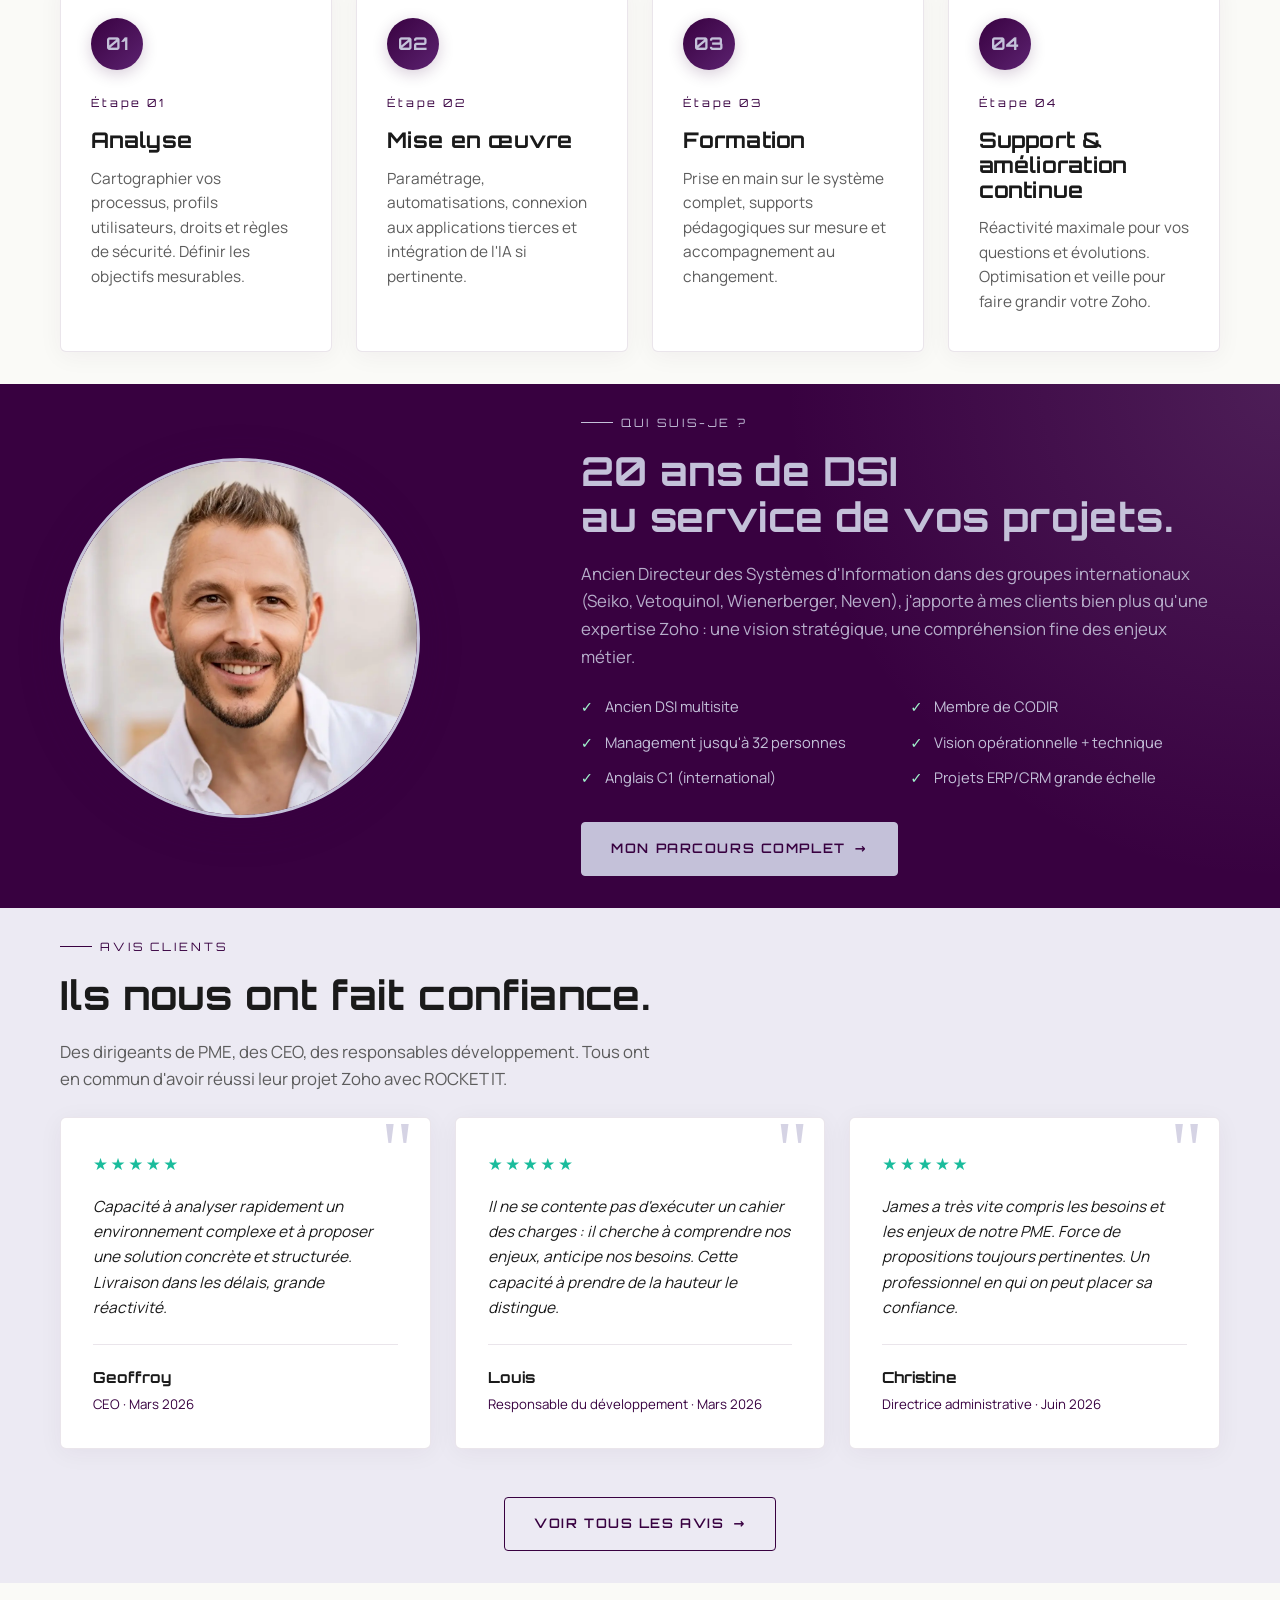
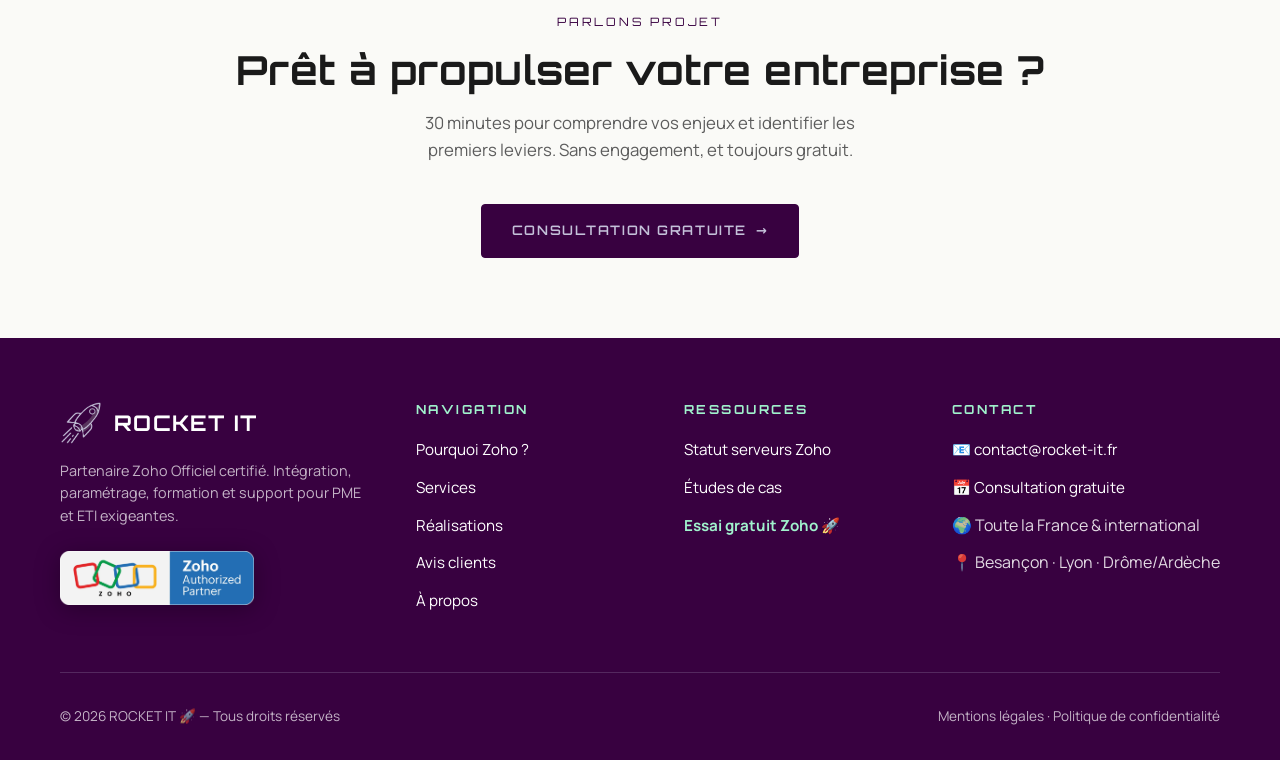
==== commit b9fc8506: "Add files via upload Polish UI + remove review count from SEO" ====
--- a/index.html
+++ b/index.html
@@ -122,13 +122,6 @@
         "https://www.linkedin.com/in/jamescauliez",
         "https://www.malt.fr/profile/jamescauliez"
       ],
-      "aggregateRating": {
-        "@type": "AggregateRating",
-        "ratingValue": "5.0",
-        "bestRating": "5",
-        "worstRating": "1",
-        "reviewCount": "8"
-      },
       "openingHoursSpecification": [
         {
           "@type": "OpeningHoursSpecification",
--- a/css/style.css
+++ b/css/style.css
@@ -55,7 +55,7 @@
 .btn-arrow:hover::after { transform: translateX(4px); }
 
 /* HERO */
-.hero { position: relative; padding: 5rem 0 1rem; overflow: hidden; }
+.hero { position: relative; padding: 2.5rem 0 1rem; overflow: hidden; }
 .hero::before { content: ''; position: absolute; top: -20%; right: -10%; width: 50vw; height: 80vh; background: radial-gradient(circle, rgba(196,193,217,0.6) 0%, transparent 60%); pointer-events: none; }
 .hero-grid { display: grid; grid-template-columns: 1.3fr 1fr; gap: 4rem; align-items: center; position: relative; z-index: 1; }
 .hero-eyebrow { display: inline-flex; align-items: center; gap: 0.6rem; padding: 0.55rem 1.2rem; background: var(--mint-bg); border: 1px solid var(--mint-dark); border-radius: 100px; margin-bottom: 1.75rem; box-shadow: 0 2px 12px rgba(93,184,154,0.15); }
@@ -66,7 +66,7 @@
 .hero h1 .accent { color: var(--violet); font-style: italic; font-weight: 700; background: linear-gradient(180deg, transparent 55%, var(--mint) 55%); padding: 0 0.3em; -webkit-box-decoration-break: clone; box-decoration-break: clone; }
 .hero-lead { font-size: 1.18rem; color: var(--text-muted); margin-bottom: 2.5rem; max-width: 52ch; }
 .hero-lead strong { color: var(--violet); font-weight: 600; }
-.hero-cta-group { display: flex; gap: 1rem; flex-wrap: wrap; margin-bottom: 2.5rem; }
+.hero-cta-group { display: flex; gap: 1rem; flex-wrap: wrap; margin-bottom: 0.5rem; }
 .hero-trust { padding-top: 1.75rem; border-top: 1px solid var(--border); display: flex; align-items: center; gap: 1.25rem; }
 .hero-trust-text { font-size: 0.86rem; color: var(--text-muted); line-height: 1.5; }
 .hero-trust-text strong { color: var(--violet); font-weight: 600; }
@@ -118,6 +118,12 @@
 .partner-trial-section .section-label::before { display: none; }
 .cta-section .section-label,
 .partner-trial-section .section-label { padding-left: 0; }
+
+/* Désactive automatiquement le trait ::before sur tous les labels avec padding-left:0 inline */
+.section-label[style*="padding-left:0"]::before,
+.section-label[style*="padding-left: 0"]::before {
+  display: none;
+}
 .section-header h2 { margin-bottom: 1rem; }
 .section-header p { color: var(--text-muted); font-size: 1.05rem; max-width: 60ch; margin: 0 auto; }
 
@@ -159,7 +165,7 @@
 .about-teaser .btn-primary:hover { background: #fff; border-color: #fff; }
 
 /* PAGE HEADER */
-.page-header { padding: 4rem 0 1.5rem; background: linear-gradient(180deg, var(--bg-lavande) 0%, var(--bg) 100%); position: relative; overflow: hidden; }
+.page-header { padding: 2rem 0 1.5rem; background: linear-gradient(180deg, var(--bg-lavande) 0%, var(--bg) 100%); position: relative; overflow: hidden; }
 .page-header::before { content: ''; position: absolute; top: -20%; right: -10%; width: 40vw; height: 60vh; background: radial-gradient(circle, rgba(196,193,217,0.5) 0%, transparent 60%); pointer-events: none; }
 .page-header-inner { position: relative; z-index: 1; }
 .page-header h1 { margin-bottom: 1rem; }
@@ -167,13 +173,28 @@
 
 /* FORMS */
 .contact-grid { display: grid; grid-template-columns: 1fr 1.2fr; gap: 4rem; align-items: start; }
-.contact-info h2 { margin-bottom: 1.5rem; font-size: 1.5rem; }
-.contact-info p { color: var(--text-muted); margin-bottom: 2rem; }
-.contact-block { padding: 1.25rem 0; border-bottom: 1px solid var(--border); }
-.contact-block:last-child { border-bottom: none; }
-.contact-label { font-family: var(--font-display); font-size: 0.7rem; letter-spacing: 0.2em; text-transform: uppercase; color: var(--violet); margin-bottom: 0.4rem; font-weight: 600; }
-.contact-value { color: var(--text); font-size: 1.05rem; font-weight: 500; }
-a.contact-value:hover { color: var(--violet-soft); }
+.contact-info h2 { margin-bottom: 0.75rem; font-size: 1.5rem; }
+.contact-info p { color: var(--text-muted); margin-bottom: 1.75rem; }
+
+/* Signature James */
+.contact-signature { display: flex; align-items: center; gap: 1rem; padding: 1rem 1.25rem; background: var(--bg-soft); border-radius: 10px; margin-bottom: 1.5rem; border: 1px solid var(--border); }
+.contact-signature img { width: 56px; height: 56px; border-radius: 50%; object-fit: cover; border: 2px solid var(--violet); flex-shrink: 0; }
+.contact-signature strong { display: block; color: var(--violet); font-weight: 700; font-size: 1rem; line-height: 1.2; }
+.contact-signature span { display: block; color: var(--text-muted); font-size: 0.85rem; margin-top: 0.2rem; }
+
+/* Cards infos */
+.contact-cards { display: flex; flex-direction: column; gap: 0.75rem; }
+.contact-card { display: flex; gap: 1rem; padding: 1rem 1.25rem; background: var(--bg-card); border: 1px solid var(--border); border-radius: 8px; transition: all 0.2s var(--ease); }
+.contact-card:hover { border-color: var(--mint-dark); box-shadow: 0 2px 12px rgba(56,1,64,0.06); transform: translateY(-1px); }
+.contact-icon { font-size: 1.4rem; flex-shrink: 0; line-height: 1; }
+.contact-card .contact-label { font-family: var(--font-display); font-size: 0.65rem; letter-spacing: 0.2em; text-transform: uppercase; color: var(--violet); margin-bottom: 0.3rem; font-weight: 700; }
+.contact-card strong, .contact-card a { color: var(--text); font-size: 1rem; font-weight: 500; line-height: 1.4; display: block; text-decoration: none; }
+.contact-card a:hover { color: var(--violet); }
+.contact-card small { display: block; color: var(--text-muted); font-size: 0.82rem; margin-top: 0.25rem; }
+
+/* Promesse */
+.contact-promise { margin-top: 1.5rem; padding: 1rem 1.25rem; background: var(--mint-bg); border-left: 3px solid var(--mint-darker); border-radius: 6px; font-size: 0.93rem; line-height: 1.55; color: var(--text); }
+.contact-promise strong { color: var(--mint-darker); display: block; margin-bottom: 0.3rem; font-weight: 700; }
 .contact-form { background: var(--bg-card); border: 1px solid var(--border); border-radius: 8px; padding: 2.5rem; box-shadow: var(--shadow-card); }
 .form-group { margin-bottom: 1.25rem; }
 .form-group label { display: block; font-family: var(--font-display); font-size: 0.72rem; letter-spacing: 0.15em; text-transform: uppercase; color: var(--violet); margin-bottom: 0.5rem; font-weight: 600; }
@@ -210,7 +231,8 @@
 .cta-section p { color: var(--text-muted); font-size: 1.05rem; max-width: 50ch; margin: 0 auto 2.5rem; }
 
 /* RESPONSIVE */
-@media (max-width: 1100px) { .nav { gap: 1.5rem; } .nav-links { gap: 1.5rem; } .nav-links a { font-size: 0.85rem; } }
+/* Nav compacte sur écrans moyens (1100-1300px) */
+@media (max-width: 1300px) { .nav { gap: 1.25rem; } .nav-links { gap: 1.25rem; } .nav-links a { font-size: 0.82rem; } .zoho-badge-wrapper img { height: 36px; } }
 @media (max-width: 960px) {
   .hero-grid { grid-template-columns: 1fr; gap: 2rem; }
   .hero-visual { max-width: 280px; margin: 0 auto; }
@@ -220,7 +242,7 @@
   .contact-grid { grid-template-columns: 1fr; gap: 2.5rem; }
   .footer-grid { grid-template-columns: 1fr 1fr; gap: 2rem; }
 }
-@media (max-width: 900px) {
+@media (max-width: 1100px) {
   .nav-links { position: fixed; top: 71px; left: 0; right: 0; background: var(--bg); flex-direction: column; padding: 2rem; border-bottom: 1px solid var(--border); transform: translateY(-150%); transition: transform 0.4s var(--ease); gap: 1.5rem; z-index: 99; }
   .nav-links.open { transform: translateY(0); }
   .burger { display: flex; }
@@ -246,7 +268,7 @@
   display: inline-flex;
   align-items: center;
   gap: 0.6rem;
-  margin-top: 1.5rem;
+  margin-top: 0.75rem;
   padding: 0.65rem 1.1rem;
   background: var(--mint-bg);
   border: 1px solid var(--mint-dark);
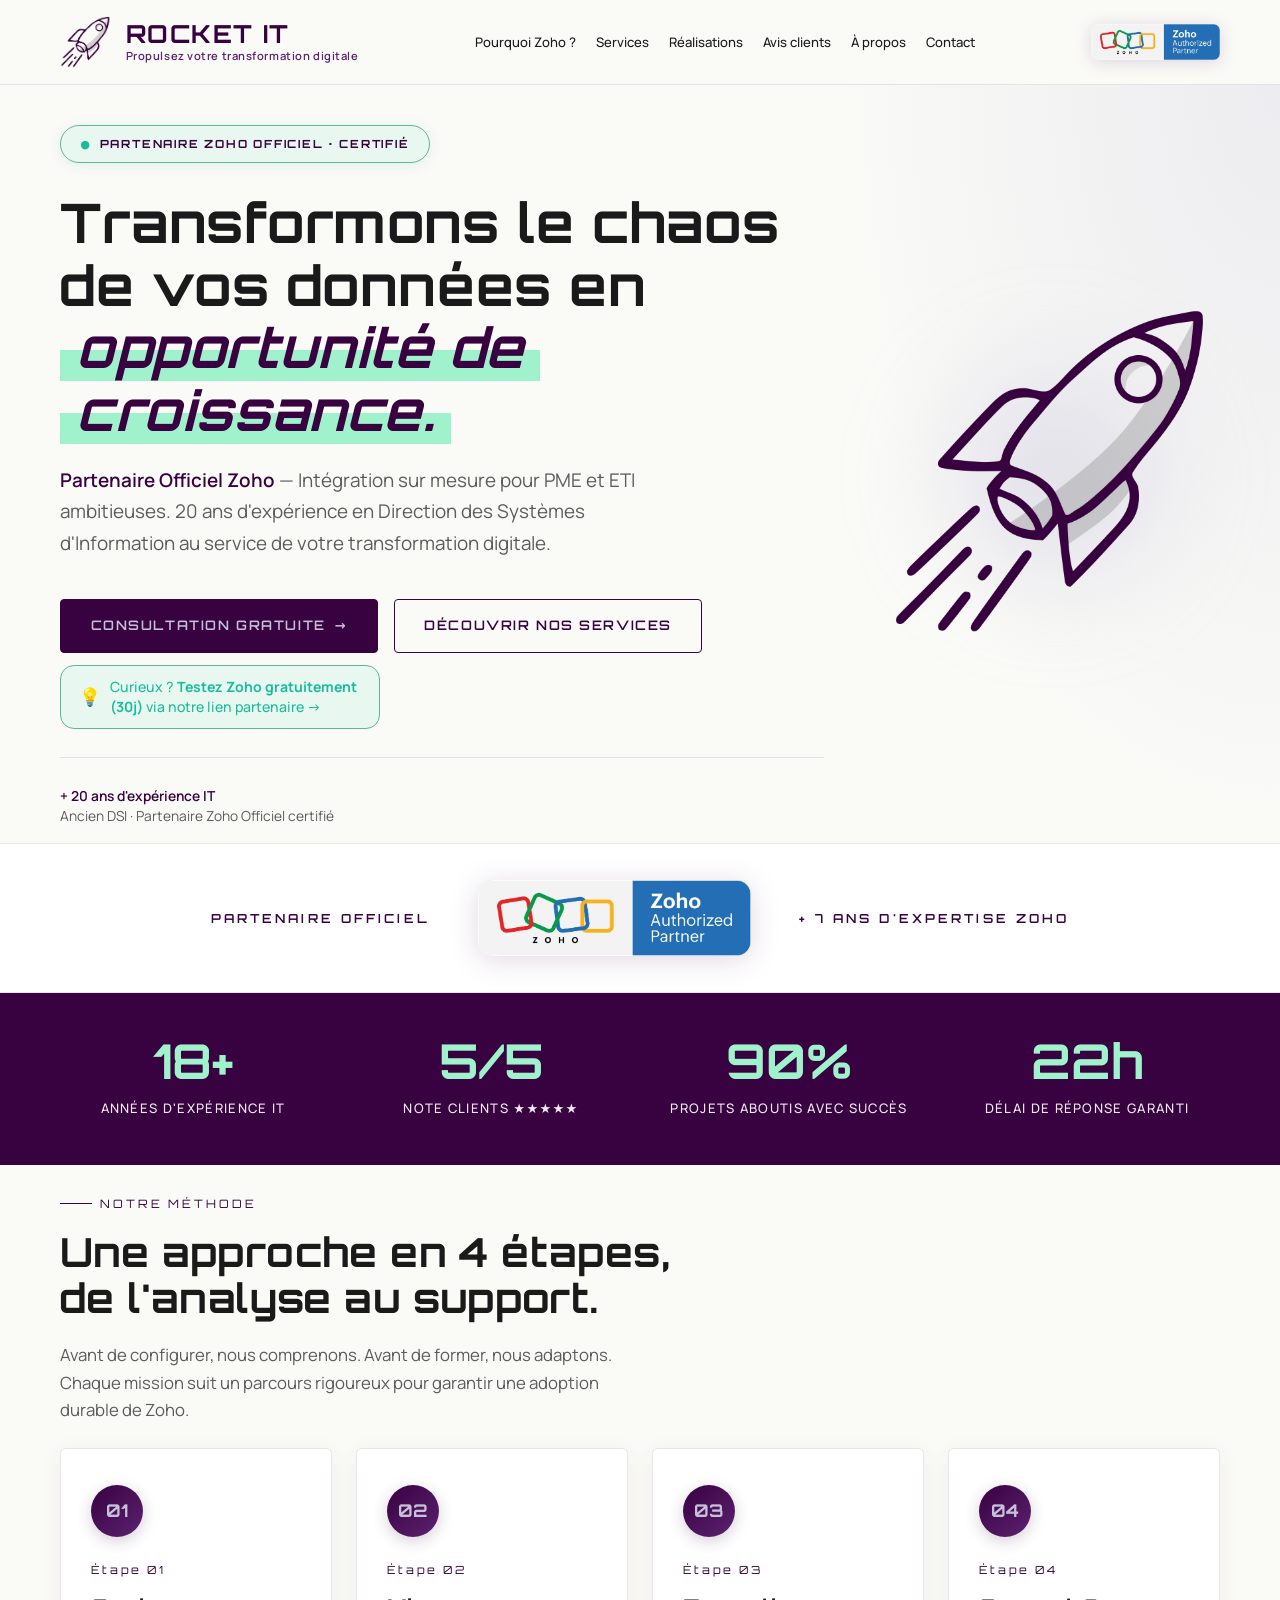
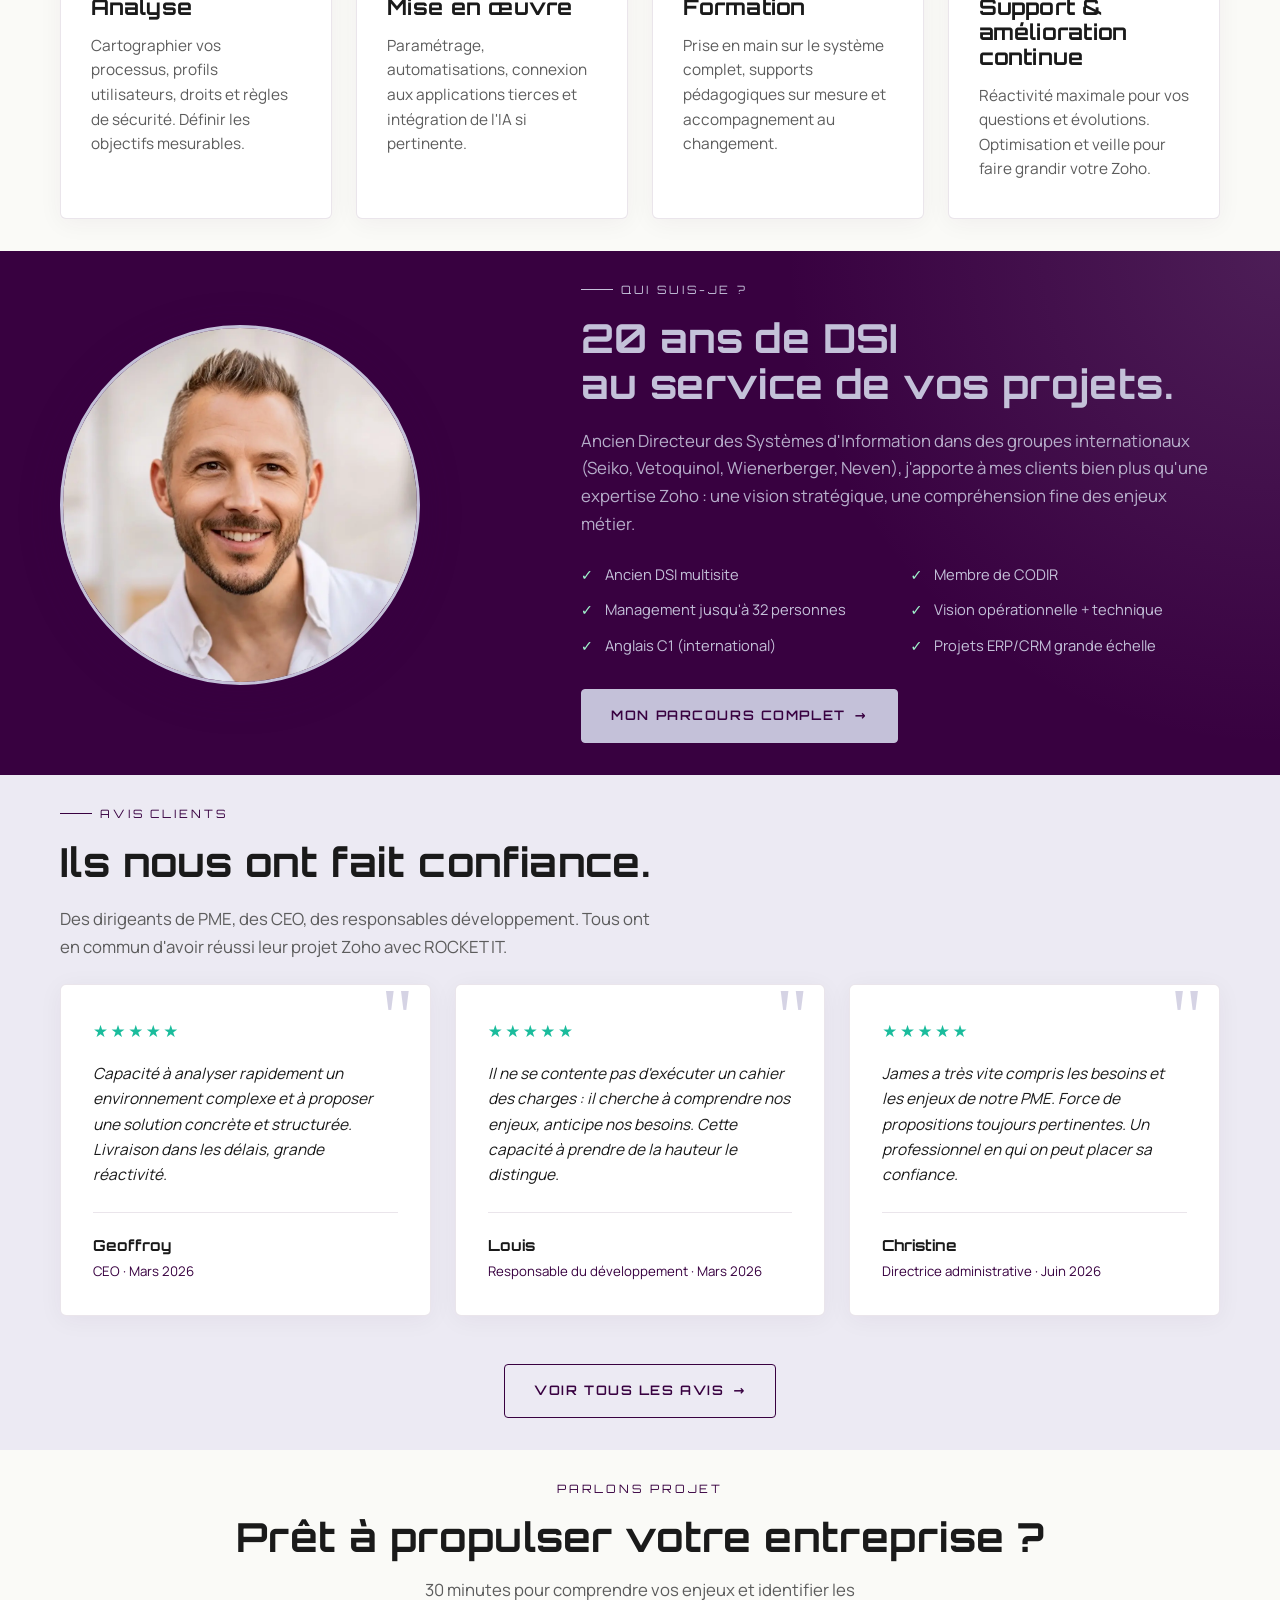
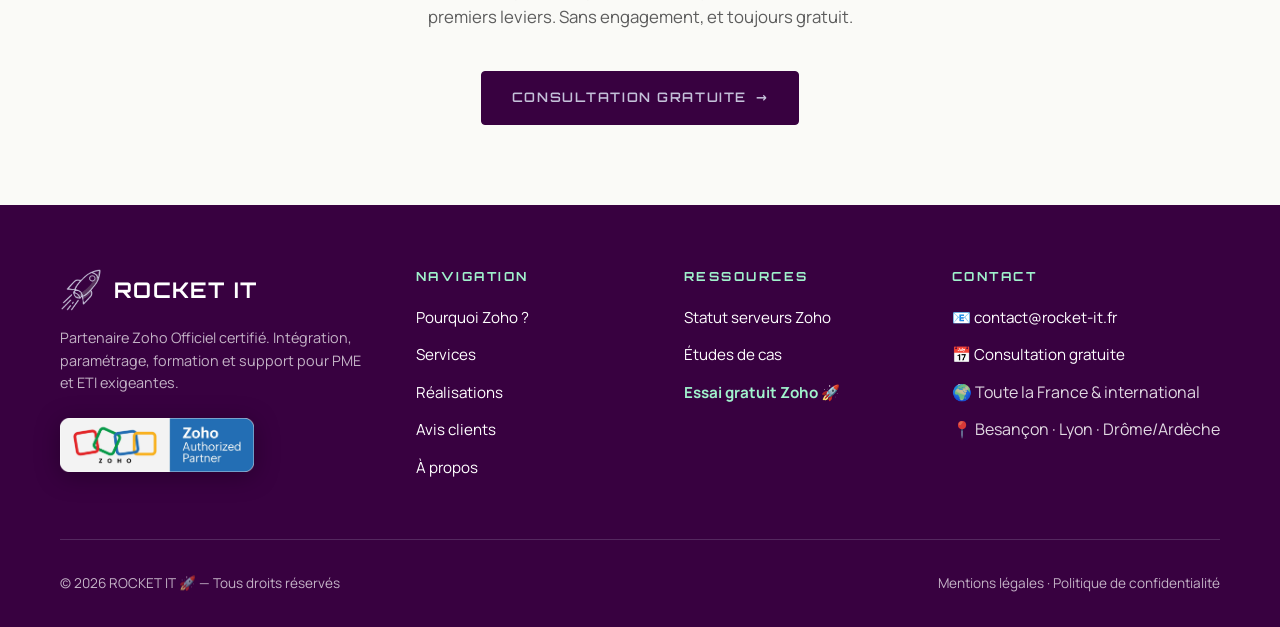
==== commit a2ffccf8: "Add files via upload v1.4: hero UX refactor + unified" ====
--- a/index.html
+++ b/index.html
@@ -201,14 +201,16 @@
           <div class="hero-eyebrow"><span>Partenaire Zoho Officiel · Certifié</span></div>
           <h1>Transformons le chaos de vos données en <span class="accent">opportunité de croissance.</span></h1>
           <p class="hero-lead"><strong>Partenaire Officiel Zoho</strong> — Intégration sur mesure pour PME et ETI ambitieuses. 20 ans d'expérience en Direction des Systèmes d'Information au service de votre transformation digitale.</p>
-          <div class="hero-cta-group">
-            <a href="contact.html" class="btn btn-primary btn-arrow">Consultation gratuite</a>
-            <a href="services.html" class="btn btn-secondary">Découvrir nos services</a>
+          <div class="hero-actions">
+            <div class="hero-cta-group">
+              <a href="contact.html" class="btn btn-primary btn-arrow">Consultation gratuite</a>
+              <a href="services.html" class="btn btn-secondary">Découvrir nos services</a>
+            </div>
+            <a href="https://store.zoho.eu/ResellerCustomerSignUp.do?id=23485ec546ddc9b73a7d4bac2358c5e1&amp;locale=fr" target="_blank" rel="noopener noreferrer" class="hero-partner-link">
+              <span class="partner-link-icon">💡</span>
+              <span>Curieux ? <strong>Testez Zoho gratuitement (30j)</strong> via notre lien partenaire →</span>
+            </a>
           </div>
-          <a href="https://store.zoho.eu/ResellerCustomerSignUp.do?id=23485ec546ddc9b73a7d4bac2358c5e1&amp;locale=fr" target="_blank" rel="noopener noreferrer" class="hero-partner-link">
-            <span class="partner-link-icon">💡</span>
-            <span>Curieux ? <strong>Testez Zoho gratuitement (30j)</strong> via notre lien partenaire →</span>
-          </a>
           <div class="hero-trust">
             <span class="hero-trust-text"><strong>+ 20 ans d'expérience IT</strong><br>Ancien DSI · Partenaire Zoho Officiel certifié</span>
           </div>
--- a/css/style.css
+++ b/css/style.css
@@ -19,7 +19,7 @@
 
 body { font-family: var(--font-body); color: var(--text); background: var(--bg); line-height: 1.65; overflow-x: hidden; }
 h1, h2, h3, h4 { font-family: var(--font-display); font-weight: 700; line-height: 1.15; color: var(--text); letter-spacing: 0.01em; }
-h1 { font-size: clamp(2.25rem, 5vw, 3.75rem); }
+h1 { font-size: clamp(2.25rem, 4.5vw, 3.4rem); }
 h2 { font-size: clamp(1.75rem, 3.4vw, 2.5rem); }
 h3 { font-size: clamp(1.15rem, 2vw, 1.4rem); }
 a { color: var(--violet); text-decoration: none; transition: color 0.2s var(--ease); }
@@ -55,9 +55,9 @@
 .btn-arrow:hover::after { transform: translateX(4px); }
 
 /* HERO */
-.hero { position: relative; padding: 2.5rem 0 1rem; overflow: hidden; }
-.hero::before { content: ''; position: absolute; top: -20%; right: -10%; width: 50vw; height: 80vh; background: radial-gradient(circle, rgba(196,193,217,0.6) 0%, transparent 60%); pointer-events: none; }
-.hero-grid { display: grid; grid-template-columns: 1.3fr 1fr; gap: 4rem; align-items: center; position: relative; z-index: 1; }
+.hero { position: relative; padding: 2.5rem 0 1rem; overflow: hidden; background: linear-gradient(135deg, var(--cream) 0%, var(--cream) 35%, rgba(196,193,217,0.18) 75%, rgba(196,193,217,0.32) 100%); }
+.hero::before { content: ''; position: absolute; top: 0; right: 0; width: 35vw; height: 100%; background: radial-gradient(ellipse at top right, rgba(196,193,217,0.25) 0%, transparent 70%); pointer-events: none; }
+.hero-grid { display: grid; grid-template-columns: 2.3fr 1fr; gap: 4rem; align-items: center; position: relative; z-index: 1; }
 .hero-eyebrow { display: inline-flex; align-items: center; gap: 0.6rem; padding: 0.55rem 1.2rem; background: var(--mint-bg); border: 1px solid var(--mint-dark); border-radius: 100px; margin-bottom: 1.75rem; box-shadow: 0 2px 12px rgba(93,184,154,0.15); }
 .hero-eyebrow::before { content: '●'; color: var(--mint-darker); font-size: 0.7rem; animation: pulse 2s ease-in-out infinite; }
 @keyframes pulse { 0%,100% { opacity: 1; } 50% { opacity: 0.4; } }
@@ -67,6 +67,8 @@
 .hero-lead { font-size: 1.18rem; color: var(--text-muted); margin-bottom: 2.5rem; max-width: 52ch; }
 .hero-lead strong { color: var(--violet); font-weight: 600; }
 .hero-cta-group { display: flex; gap: 1rem; flex-wrap: wrap; margin-bottom: 0.5rem; }
+.hero-actions { display: flex; flex-direction: column; align-items: flex-start; gap: 0.75rem; margin-bottom: 1.75rem; }
+.hero-actions .hero-cta-group { margin-bottom: 0; }
 .hero-trust { padding-top: 1.75rem; border-top: 1px solid var(--border); display: flex; align-items: center; gap: 1.25rem; }
 .hero-trust-text { font-size: 0.86rem; color: var(--text-muted); line-height: 1.5; }
 .hero-trust-text strong { color: var(--violet); font-weight: 600; }
@@ -165,8 +167,8 @@
 .about-teaser .btn-primary:hover { background: #fff; border-color: #fff; }
 
 /* PAGE HEADER */
-.page-header { padding: 2rem 0 1.5rem; background: linear-gradient(180deg, var(--bg-lavande) 0%, var(--bg) 100%); position: relative; overflow: hidden; }
-.page-header::before { content: ''; position: absolute; top: -20%; right: -10%; width: 40vw; height: 60vh; background: radial-gradient(circle, rgba(196,193,217,0.5) 0%, transparent 60%); pointer-events: none; }
+.page-header { padding: 2rem 0 1.5rem; background: linear-gradient(135deg, var(--cream) 0%, var(--cream) 35%, rgba(196,193,217,0.18) 75%, rgba(196,193,217,0.32) 100%); position: relative; overflow: hidden; }
+.page-header::before { content: ''; position: absolute; top: 0; right: 0; width: 35vw; height: 100%; background: radial-gradient(ellipse at top right, rgba(196,193,217,0.25) 0%, transparent 70%); pointer-events: none; }
 .page-header-inner { position: relative; z-index: 1; }
 .page-header h1 { margin-bottom: 1rem; }
 .page-header .lead { font-size: 1.15rem; color: var(--text-muted); max-width: 60ch; line-height: 1.65; }
@@ -268,13 +270,15 @@
   display: inline-flex;
   align-items: center;
   gap: 0.6rem;
-  margin-top: 0.75rem;
-  padding: 0.65rem 1.1rem;
+  max-width: 320px;
+  margin-top: 0;
+  padding: 0.7rem 1.1rem;
   background: var(--mint-bg);
   border: 1px solid var(--mint-dark);
-  border-radius: 100px;
+  border-radius: 14px;
   color: var(--mint-darker);
-  font-size: 0.92rem;
+  font-size: 0.88rem;
+  line-height: 1.4;
   text-decoration: none;
   font-weight: 500;
   transition: all 0.3s var(--ease);
@@ -378,3 +382,12 @@
 /* Liens légaux dans le footer-bottom */
 .footer-legal-links a { color: rgba(255,255,255,0.7); text-decoration: none; transition: color 0.2s var(--ease); }
 .footer-legal-links a:hover { color: var(--mint); }
+
+
+/* === MOBILE : aligner les 3 éléments du hero à la même largeur === */
+@media (max-width: 600px) {
+  .hero-actions { width: 100%; max-width: 360px; }
+  .hero-cta-group { flex-direction: column; align-items: stretch; gap: 0.75rem; }
+  .hero-cta-group .btn { width: 100%; justify-content: center; }
+  .hero-partner-link { width: 100%; max-width: none; box-sizing: border-box; }
+}
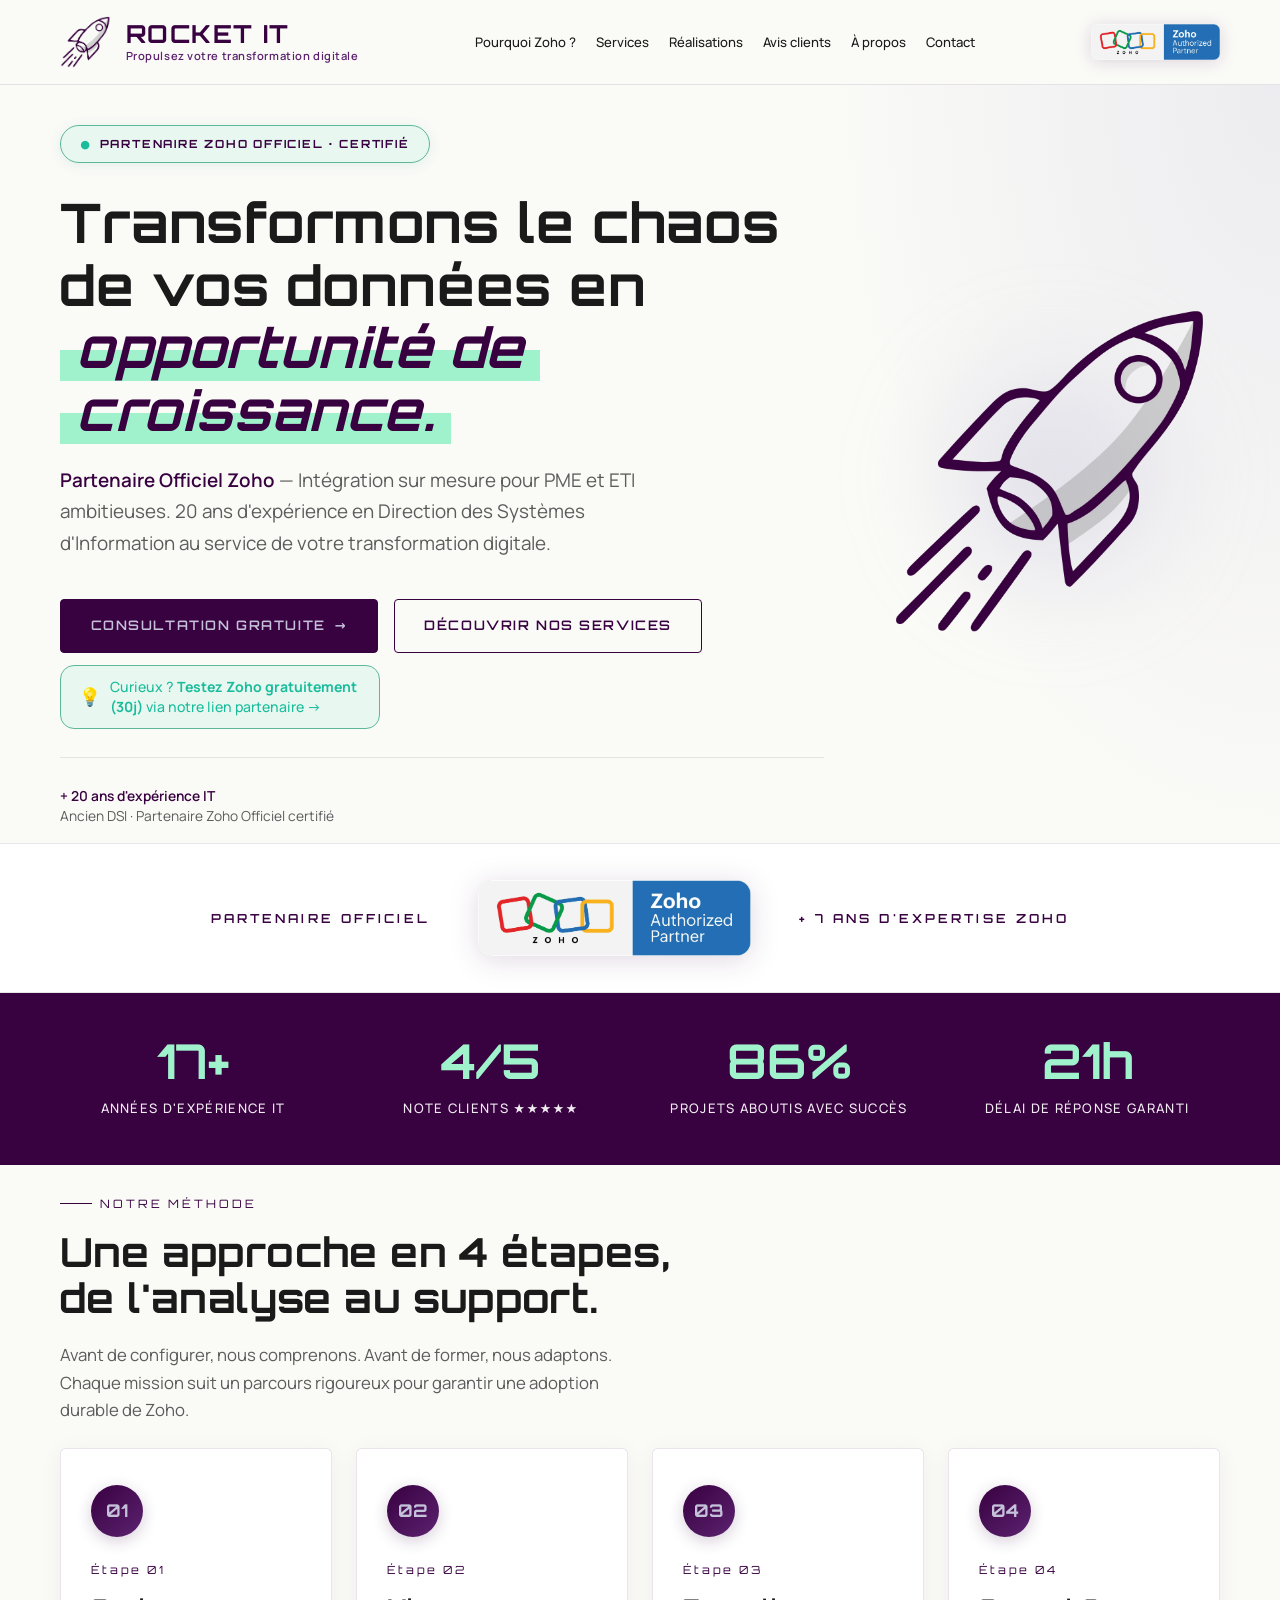
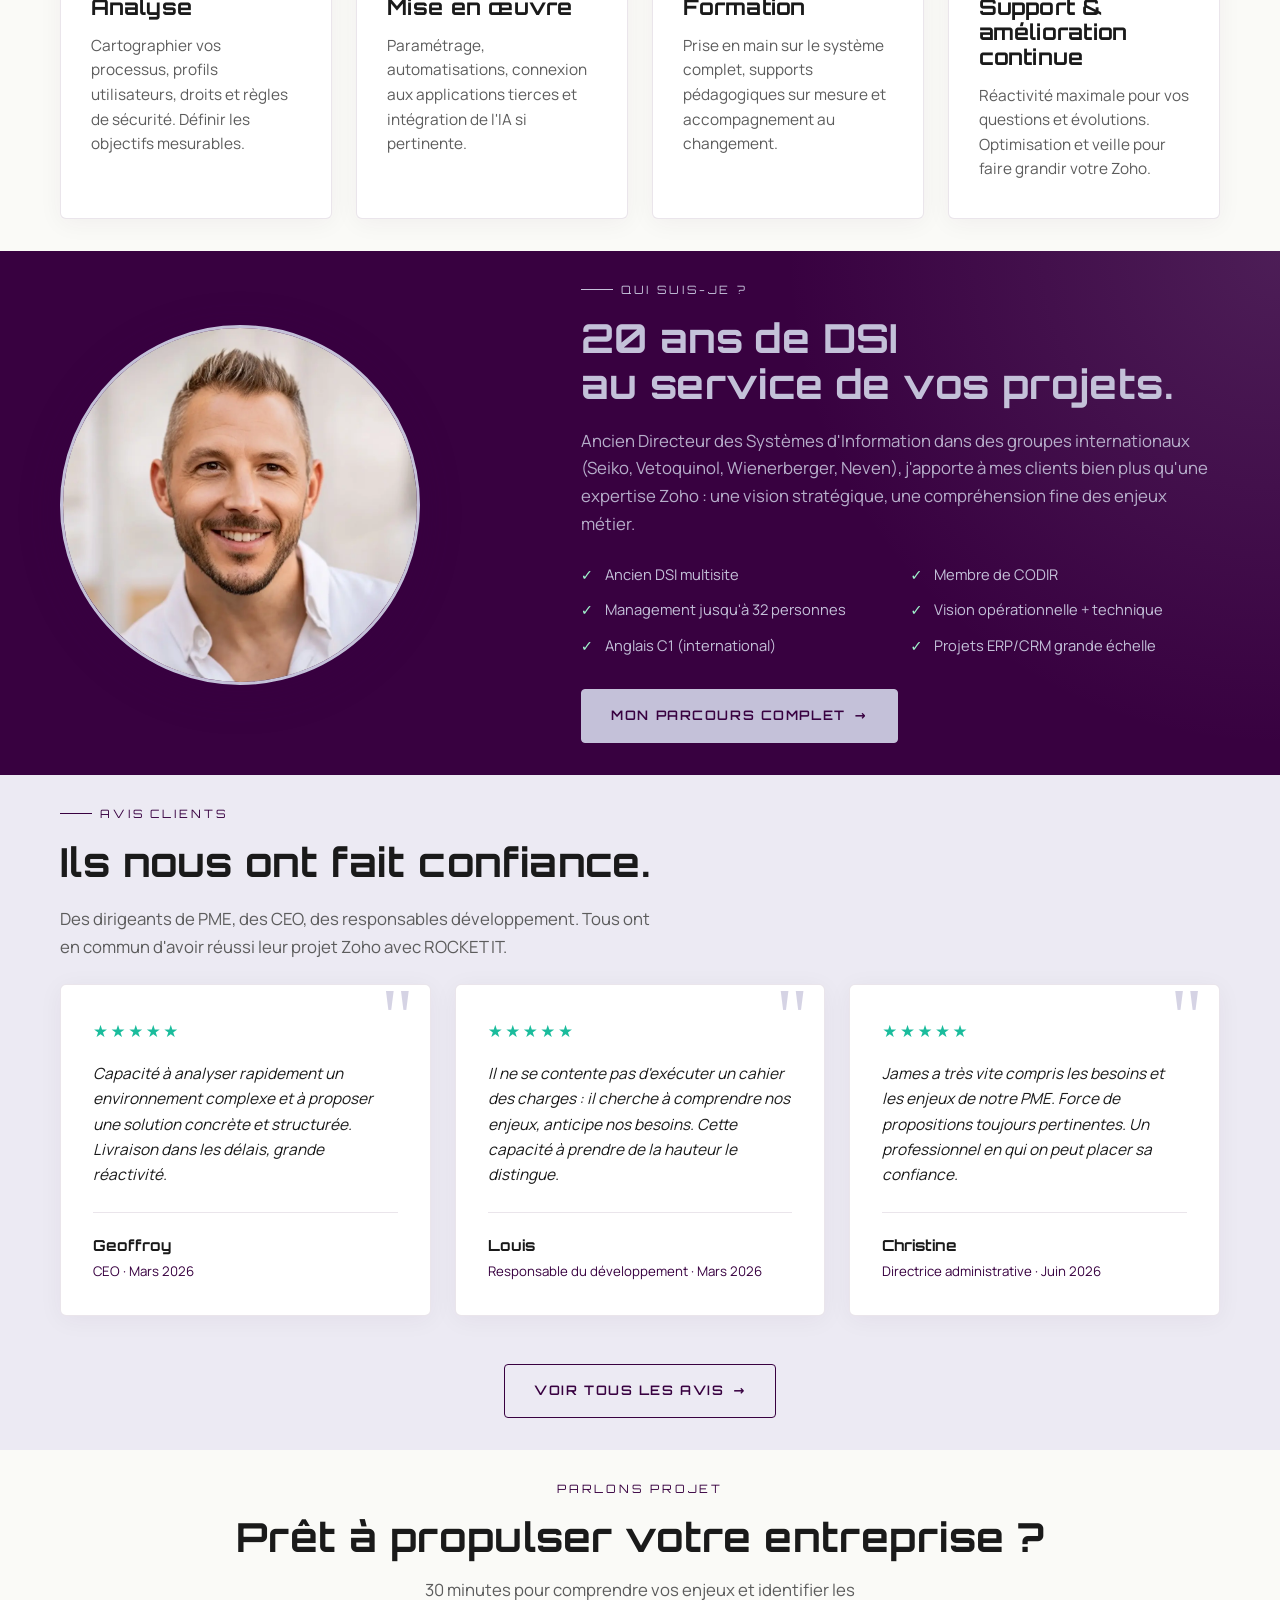
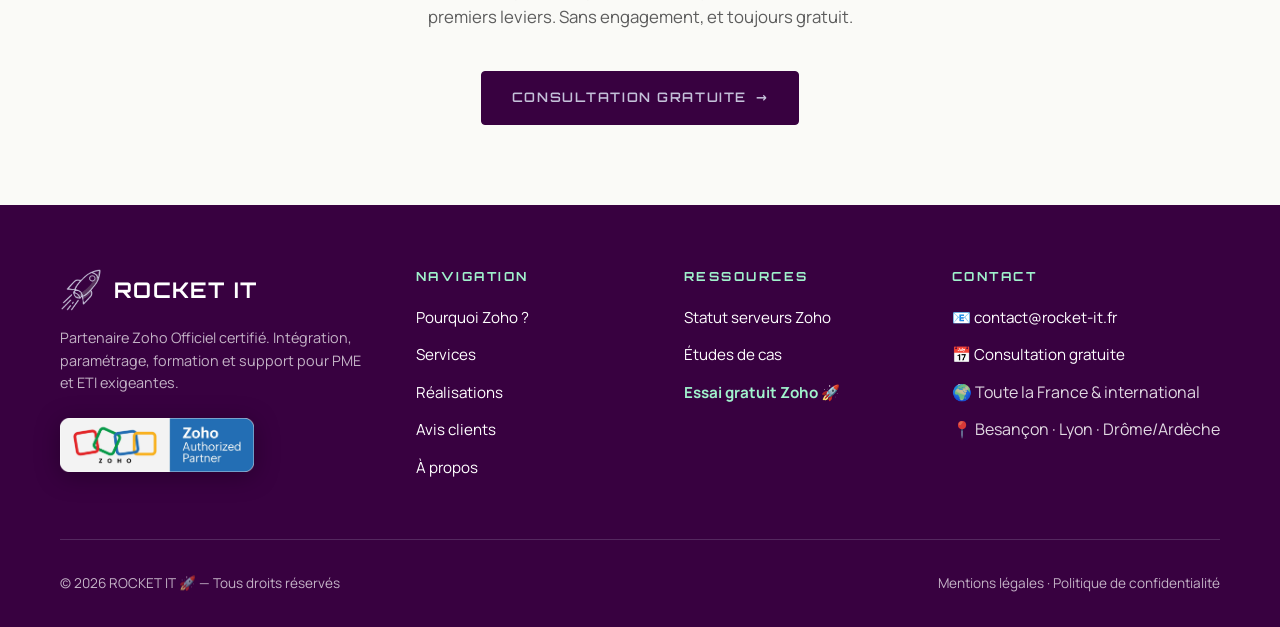
==== commit e7b00d1e: "Add files via upload Add Google Ads tracking tag (gtag AW-18273184706) to all pages" ====
--- a/index.html
+++ b/index.html
@@ -1,6 +1,14 @@
 <!DOCTYPE html>
 <html lang="fr">
 <head>
+<!-- Google tag (gtag.js) -->
+<script async src="https://www.googletagmanager.com/gtag/js?id=AW-18273184706"></script>
+<script>
+  window.dataLayer = window.dataLayer || [];
+  function gtag(){dataLayer.push(arguments);}
+  gtag('js', new Date());
+  gtag('config', 'AW-18273184706');
+</script>
 <meta charset="UTF-8">
 <meta name="viewport" content="width=device-width, initial-scale=1.0">
 <title>ROCKET IT — Partenaire Zoho Officiel Certifié | Intégrateur Zoho PME & ETI France</title>
--- a/css/style.css
+++ b/css/style.css
@@ -248,12 +248,12 @@
   .nav-links { position: fixed; top: 71px; left: 0; right: 0; background: var(--bg); flex-direction: column; padding: 2rem; border-bottom: 1px solid var(--border); transform: translateY(-150%); transition: transform 0.4s var(--ease); gap: 1.5rem; z-index: 99; }
   .nav-links.open { transform: translateY(0); }
   .burger { display: flex; }
-  .logo-tagline { display: none; }
   .zoho-badge-wrapper { display: none; }
 }
 @media (max-width: 720px) {
   .logo-name { font-size: 1.2rem; }
   .logo-icon { height: 42px; }
+  .logo-tagline { font-size: 0.6rem; }
   .footer-grid { grid-template-columns: 1fr; }
   .footer-bottom { flex-direction: column; text-align: center; }
   .partner-strip-inner { gap: 1.5rem; }
@@ -372,6 +372,14 @@
     padding: 1.75rem 1.5rem;
     text-align: center;
   }
+  .partner-trial-box .btn-mint {
+    white-space: normal;
+    width: 100%;
+    max-width: 100%;
+    box-sizing: border-box;
+    justify-content: center;
+    line-height: 1.4;
+  }
   .hero-partner-link {
     font-size: 0.85rem;
     padding: 0.55rem 0.9rem;
